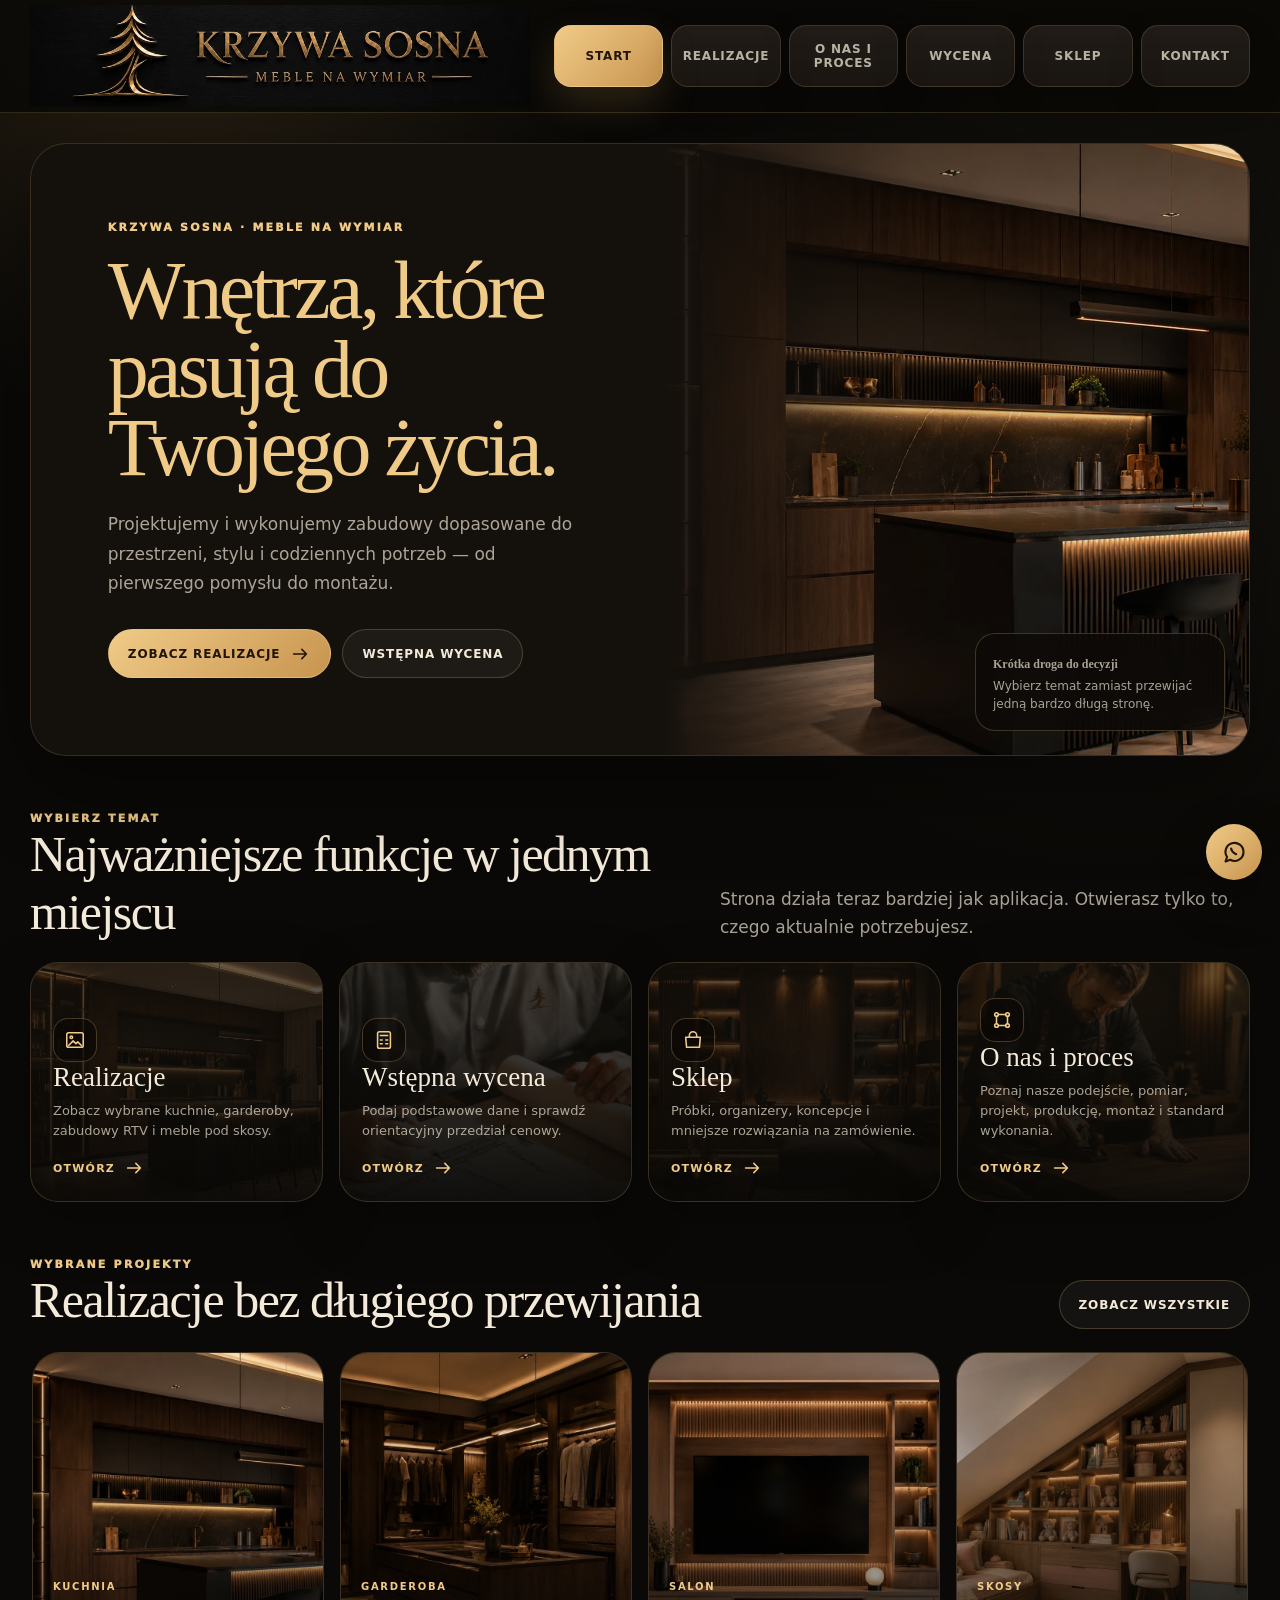
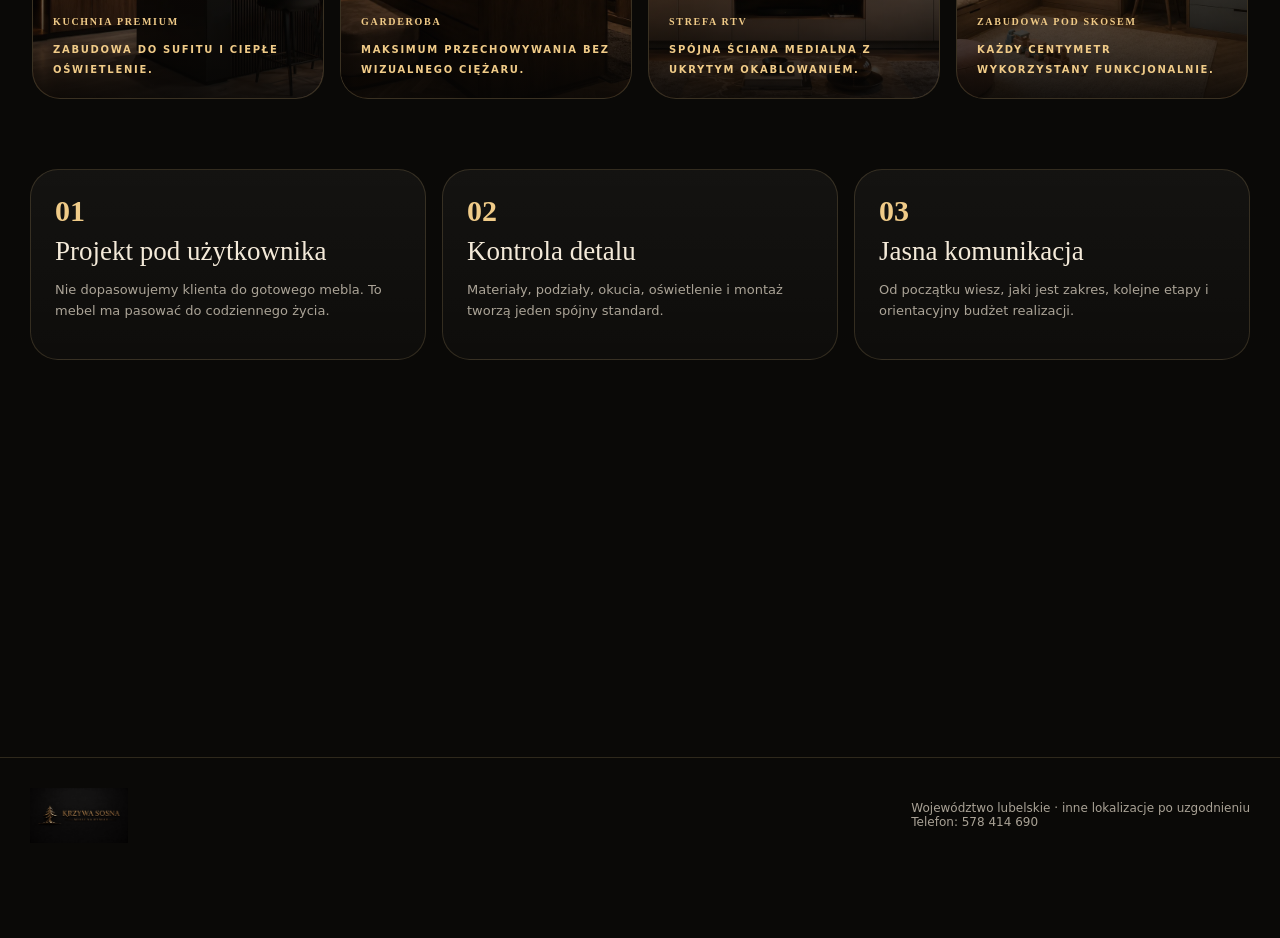
==== index.html @ ae95b7bc "Add files via upload" ====
﻿<!DOCTYPE html>

<html lang="pl">
<head>
<meta charset="utf-8"/>
<meta content="width=device-width, initial-scale=1" name="viewport"/>
<meta content="#0a0907" name="theme-color"/>
<title>Krzywa Sosna — meble na wymiar</title>
<meta content="Meble na wymiar, kuchnie, garderoby, zabudowy RTV i meble pod skosy w województwie lubelskim." name="description"/>
<link href="assets/css/site.css?v=20260712084744617" rel="stylesheet"/>
</head>
<body>
<header class="topbar">
<div class="shell topbar-row">
<a aria-label="Krzywa Sosna" class="logo-link" data-content-link-key="index.link.001" href="index.html">
<img alt="Krzywa Sosna — meble na wymiar" src="assets/branding/logo-poziome.webp"/>
</a>
<nav aria-label="Menu główne" class="desktop-nav"><a class="active" href="index.html">Start</a><a href="realizacje.html">Realizacje</a><a href="o-nas.html">O nas i proces</a><a href="wycena.html">Wycena</a><a href="krzywa_sosna_sklep.html">Sklep</a><a href="kontakt.html">Kontakt</a></nav>
</div>
</header>
<main class="page"><div class="shell">
<section class="hero reveal">
<div class="hero-copy">
<div class="eyebrow"><span data-content-key="index.text.001">Krzywa Sosna · meble na wymiar</span></div>
<h1><span data-content-key="index.text.002">Wnętrza, które pasują do</span><span><span data-content-key="index.text.003">Twojego życia.</span></span></h1>
<p><span data-content-key="index.text.004">Projektujemy i wykonujemy zabudowy dopasowane do przestrzeni, stylu i codziennych potrzeb — od pierwszego pomysłu do montażu.</span></p>
<div class="hero-actions">
<a class="btn primary" data-content-link-key="index.link.002" href="realizacje.html"><span data-content-key="index.text.005">Zobacz realizacje</span><svg aria-hidden="true" viewBox="0 0 24 24"><path d="M5 12h14m-5-5 5 5-5 5"></path></svg></a>
<a class="btn" data-content-link-key="index.link.003" href="wycena.html"><span data-content-key="index.text.006">Wstępna wycena</span></a>
</div>
</div>
<div class="hero-media"><img alt="Nowoczesna kuchnia na wymiar" data-content-image-key="index.image.001" src="assets/img/hero-kuchnia.webp"/></div>
<div class="hero-chip"><strong><span data-content-key="index.text.007">Krótka droga do decyzji</span></strong><span><span data-content-key="index.text.008">Wybierz temat zamiast przewijać jedną bardzo długą stronę.</span></span></div>
</section>
<section class="section">
<div class="section-head"><div><div class="eyebrow"><span data-content-key="index.text.009">Wybierz temat</span></div><h2><span data-content-key="index.text.010">Najważniejsze funkcje w jednym miejscu</span></h2></div><p><span data-content-key="index.text.011">Strona działa teraz bardziej jak aplikacja. Otwierasz tylko to, czego aktualnie potrzebujesz.</span></p></div>
<div class="action-grid">
<a class="action-card reveal" data-content-link-key="index.link.004" href="realizacje.html">
<img alt="" data-content-image-key="index.image.002" src="assets/img/realizacja-kuchnia.webp"/>
<div class="action-content">
<div class="action-icon"><svg aria-hidden="true" viewBox="0 0 24 24"><rect height="16" rx="2" width="18" x="3" y="4"></rect><circle cx="8" cy="9" r="1.4"></circle><path d="m5 18 5-5 3 3 2-2 4 4"></path></svg></div>
<h3><span data-content-key="index.text.012">Realizacje</span></h3><p><span data-content-key="index.text.013">Zobacz wybrane kuchnie, garderoby, zabudowy RTV i meble pod skosy.</span></p>
<span class="action-link"><span data-content-key="index.text.014">Otwórz</span><svg aria-hidden="true" viewBox="0 0 24 24"><path d="M5 12h14m-5-5 5 5-5 5"></path></svg></span>
</div>
</a>
<a class="action-card reveal" data-content-link-key="index.link.005" href="wycena.html">
<img alt="" data-content-image-key="index.image.003" src="assets/img/projektowanie.webp"/>
<div class="action-content">
<div class="action-icon"><svg aria-hidden="true" viewBox="0 0 24 24"><rect height="18" rx="2" width="14" x="5" y="3"></rect><path d="M8 7h8M8 12h2m4 0h2M8 16h2m4 0h2"></path></svg></div>
<h3><span data-content-key="index.text.015">Wstępna wycena</span></h3><p><span data-content-key="index.text.016">Podaj podstawowe dane i sprawdź orientacyjny przedział cenowy.</span></p>
<span class="action-link"><span data-content-key="index.text.017">Otwórz</span><svg aria-hidden="true" viewBox="0 0 24 24"><path d="M5 12h14m-5-5 5 5-5 5"></path></svg></span>
</div>
</a>
<a class="action-card reveal" data-content-link-key="index.link.006" href="krzywa_sosna_sklep.html">
<img alt="" data-content-image-key="index.image.004" src="assets/img/wnetrze.webp"/>
<div class="action-content">
<div class="action-icon"><svg aria-hidden="true" viewBox="0 0 24 24"><path d="M4 9h16l-1 11H5zM8 9V7a4 4 0 0 1 8 0v2"></path></svg></div>
<h3><span data-content-key="index.text.018">Sklep</span></h3><p><span data-content-key="index.text.019">Próbki, organizery, koncepcje i mniejsze rozwiązania na zamówienie.</span></p>
<span class="action-link"><span data-content-key="index.text.020">Otwórz</span><svg aria-hidden="true" viewBox="0 0 24 24"><path d="M5 12h14m-5-5 5 5-5 5"></path></svg></span>
</div>
</a>
<a class="action-card reveal" data-content-link-key="index.link.007" href="o-nas.html">
<img alt="" data-content-image-key="index.image.005" src="assets/img/warsztat.webp"/>
<div class="action-content">
<div class="action-icon"><svg aria-hidden="true" viewBox="0 0 24 24"><circle cx="6" cy="6" r="2"></circle><circle cx="18" cy="6" r="2"></circle><circle cx="18" cy="18" r="2"></circle><circle cx="6" cy="18" r="2"></circle><path d="M8 6h8m2 2v8M16 18H8M6 16V8"></path></svg></div>
<h3><span data-content-key="index.text.021">O nas i proces</span></h3><p><span data-content-key="index.text.022">Poznaj nasze podejście, pomiar, projekt, produkcję, montaż i standard wykonania.</span></p>
<span class="action-link"><span data-content-key="index.text.023">Otwórz</span><svg aria-hidden="true" viewBox="0 0 24 24"><path d="M5 12h14m-5-5 5 5-5 5"></path></svg></span>
</div>
</a></div>
</section>
<section class="section">
<div class="section-head"><div><div class="eyebrow"><span data-content-key="index.text.024">Wybrane projekty</span></div><h2><span data-content-key="index.text.025">Realizacje bez długiego przewijania</span></h2></div><a class="btn" data-content-link-key="index.link.008" href="realizacje.html"><span data-content-key="index.text.026">Zobacz wszystkie</span></a></div>
<div class="rail">
<a class="project-card reveal" data-content-link-key="index.link.009" href="realizacje.html">
<img alt="Kuchnia premium" data-content-image-key="index.image.006" src="assets/img/realizacja-kuchnia.webp"/>
<div class="project-caption"><span><span data-content-key="index.text.027">Kuchnia</span></span><h3><span data-content-key="index.text.028">Kuchnia premium</span></h3><p><span data-content-key="index.text.029">Zabudowa do sufitu i ciepłe oświetlenie.</span></p></div>
</a>
<a class="project-card reveal" data-content-link-key="index.link.010" href="realizacje.html">
<img alt="Garderoba" data-content-image-key="index.image.007" src="assets/img/realizacja-garderoba.webp"/>
<div class="project-caption"><span><span data-content-key="index.text.030">Garderoba</span></span><h3><span data-content-key="index.text.031">Garderoba</span></h3><p><span data-content-key="index.text.032">Maksimum przechowywania bez wizualnego ciężaru.</span></p></div>
</a>
<a class="project-card reveal" data-content-link-key="index.link.011" href="realizacje.html">
<img alt="Strefa RTV" data-content-image-key="index.image.008" src="assets/img/realizacja-rtv.webp"/>
<div class="project-caption"><span><span data-content-key="index.text.033">Salon</span></span><h3><span data-content-key="index.text.034">Strefa RTV</span></h3><p><span data-content-key="index.text.035">Spójna ściana medialna z ukrytym okablowaniem.</span></p></div>
</a>
<a class="project-card reveal" data-content-link-key="index.link.012" href="realizacje.html">
<img alt="Zabudowa pod skosem" data-content-image-key="index.image.009" src="assets/img/realizacja-skos.webp"/>
<div class="project-caption"><span><span data-content-key="index.text.036">Skosy</span></span><h3><span data-content-key="index.text.037">Zabudowa pod skosem</span></h3><p><span data-content-key="index.text.038">Każdy centymetr wykorzystany funkcjonalnie.</span></p></div>
</a></div>
</section>
<section class="section">
<div class="trust-grid">
<article class="trust-card reveal"><strong><span data-content-key="index.text.039">01</span></strong><h3><span data-content-key="index.text.040">Projekt pod użytkownika</span></h3><p><span data-content-key="index.text.041">Nie dopasowujemy klienta do gotowego mebla. To mebel ma pasować do codziennego życia.</span></p></article>
<article class="trust-card reveal"><strong><span data-content-key="index.text.042">02</span></strong><h3><span data-content-key="index.text.043">Kontrola detalu</span></h3><p><span data-content-key="index.text.044">Materiały, podziały, okucia, oświetlenie i montaż tworzą jeden spójny standard.</span></p></article>
<article class="trust-card reveal"><strong><span data-content-key="index.text.045">03</span></strong><h3><span data-content-key="index.text.046">Jasna komunikacja</span></h3><p><span data-content-key="index.text.047">Od początku wiesz, jaki jest zakres, kolejne etapy i orientacyjny budżet realizacji.</span></p></article>
</div>
</section>
<section class="section cta-band reveal">
<div><div class="eyebrow"><span data-content-key="index.text.048">Masz zdjęcie pomieszczenia?</span></div><h2><span data-content-key="index.text.049">Pokaż nam przestrzeń.</span></h2><p><span data-content-key="index.text.050">Wyślij zdjęcie, podstawowe wymiary i krótki opis. Odpowiemy, od czego najlepiej zacząć.</span></p></div>
<a class="btn primary" data-content-link-key="index.link.013" href="kontakt.html#wyslij-zdjecie"><span data-content-key="index.text.051">Zrób lub wyślij zdjęcie</span></a>
</section>
</div></main>
<a aria-label="WhatsApp" class="whatsapp-float" data-content-link-key="index.link.014" data-setting-link="whatsapp" href="https://wa.me/48578414690?text=Dzie%C5%84%20dobry%2C%20pisz%C4%99%20ze%20strony%20Krzywa%20Sosna." target="_blank"><svg aria-hidden="true" viewBox="0 0 24 24"><path d="M20 11.5a8 8 0 0 1-11.8 7L4 20l1.4-4A8 8 0 1 1 20 11.5z"></path><path d="M9 8.5c.5 2.5 2 4 4.5 5"></path></svg></a>
<footer class="site-footer">
<div class="shell footer-row">
<img alt="Krzywa Sosna" src="assets/branding/logo-poziome.webp"/>
<div data-setting-area-block="true">Województwo lubelskie · inne lokalizacje po uzgodnieniu<br/>Telefon: 578 414 690</div>
</div>
</footer>
<script src="site-settings.js?v=20260712084744617"></script><script src="site-content.js?v=20260712084744617"></script><script src="assets/js/content-engine.js?v=20260712084744617"></script><script src="assets/js/site.js?v=20260712084744617"></script>
<nav aria-label="Menu mobilne" class="bottom-nav"><a class="active" href="index.html"><svg aria-hidden="true" viewBox="0 0 24 24"><path d="M3 11.2 12 4l9 7.2v8.3a.5.5 0 0 1-.5.5H15v-6H9v6H3.5a.5.5 0 0 1-.5-.5z"></path></svg><span>Start</span></a><a class="" href="realizacje.html"><svg aria-hidden="true" viewBox="0 0 24 24"><rect height="16" rx="2" width="18" x="3" y="4"></rect><circle cx="8" cy="9" r="1.4"></circle><path d="m5 18 5-5 3 3 2-2 4 4"></path></svg><span>Realizacje</span></a><a class="" href="wycena.html"><svg aria-hidden="true" viewBox="0 0 24 24"><rect height="18" rx="2" width="14" x="5" y="3"></rect><path d="M8 7h8M8 12h2m4 0h2M8 16h2m4 0h2"></path></svg><span>Wycena</span></a><a class="" href="krzywa_sosna_sklep.html"><svg aria-hidden="true" viewBox="0 0 24 24"><path d="M4 9h16l-1 11H5zM8 9V7a4 4 0 0 1 8 0v2"></path></svg><span>Sklep</span></a><a class="" href="kontakt.html"><svg aria-hidden="true" viewBox="0 0 24 24"><path d="M7 3h3l1.2 4-2 1.5a15 15 0 0 0 6.3 6.3l1.5-2L21 14v3c0 2-2 4-4 4C9.3 20.2 3.8 14.7 3 7c0-2 2-4 4-4z"></path></svg><span>Kontakt</span></a></nav>
<div class="popup" id="shopPopup">
<div class="popup-bg" data-popup-close=""></div>
<div class="popup-card">
<button aria-label="Zamknij" class="popup-close" data-popup-close="" type="button">×</button>
<a class="popup-shop-link" data-content-link-key="index.link.015" href="krzywa_sosna_sklep.html"><img alt="Nowość — sklep Krzywej Sosny" data-content-image-key="index.image.010" src="assets/branding/popup-sklep.webp"/></a>
<div class="popup-foot"><button data-popup-close="" type="button"><span data-content-key="index.text.052">Może później</span></button></div>
</div>
</div>
</body>
</html>
---- assets/css/site.css ----
:root {
  --bg: #0a0907;
  --bg-soft: #11100d;
  --panel: rgba(26,22,17,.88);
  --panel-2: rgba(37,30,22,.82);
  --panel-light: rgba(255,255,255,.055);
  --text: #f4ead9;
  --muted: rgba(244,234,217,.68);
  --gold: #c7944e;
  --gold-2: #f0cb88;
  --line: rgba(240,203,136,.16);
  --shadow: 0 28px 86px rgba(0,0,0,.42);
  --radius: 28px;
  --header: 82px;
  --bottom: 72px;
}
* { box-sizing: border-box; }
html { scroll-behavior: smooth; }
body {
  margin: 0;
  min-height: 100vh;
  background:
    radial-gradient(circle at 14% 0%, rgba(199,148,78,.16), transparent 27rem),
    radial-gradient(circle at 88% 15%, rgba(240,203,136,.055), transparent 32rem),
    var(--bg);
  color: var(--text);
  font-family: Inter, ui-sans-serif, system-ui, -apple-system, BlinkMacSystemFont, "Segoe UI", sans-serif;
  -webkit-font-smoothing: antialiased;
}
body.modal-open { overflow: hidden; }
a { color: inherit; text-decoration: none; }
button, input, select, textarea { font: inherit; }
button { color: inherit; }
img { display: block; max-width: 100%; }
svg { width: 22px; height: 22px; fill: none; stroke: currentColor; stroke-width: 1.7; stroke-linecap: round; stroke-linejoin: round; }
.shell { width: min(1220px, calc(100% - 34px)); margin: 0 auto; }
.topbar {
  position: sticky; top: 0; z-index: 80;
  min-height: var(--header);
  background: rgba(10,9,7,.82);
  border-bottom: 1px solid var(--line);
  backdrop-filter: blur(18px);
}
.topbar-row { min-height: var(--header); display: flex; align-items: center; gap: 24px; }
.logo-link { display: flex; align-items: center; margin-right: auto; }
.logo-link img { width: clamp(285px, 28vw, 430px); max-height: 78px; object-fit: contain; object-position: left center; }
.desktop-nav { display: flex; align-items: center; gap: 4px; }
.desktop-nav a {
  padding: 11px 11px; border-radius: 999px; color: var(--muted);
  font-size: 12px; font-weight: 800; letter-spacing: .07em; text-transform: uppercase;
}
.desktop-nav a:hover, .desktop-nav a.active { color: var(--text); background: rgba(255,255,255,.055); }
.header-cta {
  display: inline-flex; align-items: center; gap: 9px; min-height: 45px; padding: 0 17px;
  border-radius: 999px; color: #201408; background: linear-gradient(135deg,var(--gold-2),var(--gold));
  font-size: 12px; font-weight: 950; letter-spacing: .07em; text-transform: uppercase;
  box-shadow: 0 15px 38px rgba(199,148,78,.22);
}
.page { padding: 30px 0 110px; }
.hero {
  position: relative; min-height: 560px; display: grid; grid-template-columns: 1.04fr .96fr;
  overflow: hidden; border: 1px solid var(--line); border-radius: 36px; background: #14100c; box-shadow: var(--shadow);
}
.hero-copy { position: relative; z-index: 2; display: grid; align-content: center; padding: clamp(34px,6vw,78px); }
.eyebrow { color: var(--gold-2); font-size: 11px; font-weight: 950; letter-spacing: .2em; text-transform: uppercase; }
h1,h2,h3 { margin: 0; font-family: Georgia, "Times New Roman", serif; font-weight: 500; }
h1 { margin-top: 18px; font-size: clamp(46px,7vw,82px); line-height: .96; letter-spacing: -.045em; }
h1 span, .gold { color: var(--gold-2); }
.hero-copy p, .lead { color: var(--muted); font-size: 17px; line-height: 1.75; }
.hero-copy p { max-width: 610px; margin: 22px 0 0; }
.hero-actions { display: flex; flex-wrap: wrap; gap: 11px; margin-top: 30px; }
.btn {
  min-height: 49px; padding: 0 19px; display: inline-flex; align-items: center; justify-content: center; gap: 9px;
  border: 1px solid rgba(240,203,136,.22); border-radius: 999px;
  background: rgba(255,255,255,.045); color: var(--text);
  font-size: 12px; font-weight: 900; letter-spacing: .075em; text-transform: uppercase; cursor: pointer;
  transition: .24s ease;
}
.btn:hover { transform: translateY(-2px); border-color: rgba(240,203,136,.5); background: rgba(255,255,255,.075); }
.btn.primary { color: #211408; background: linear-gradient(135deg,var(--gold-2),var(--gold)); border-color: rgba(240,203,136,.5); }
.hero-media { position: relative; min-height: 560px; }
.hero-media img { width: 100%; height: 100%; object-fit: cover; }
.hero-media::after { content: ""; position: absolute; inset: 0; background: linear-gradient(90deg,#14100c 0%,rgba(20,16,12,.22) 42%,rgba(10,8,6,.06)); }
.hero-chip {
  position: absolute; z-index: 3; right: 24px; bottom: 24px; max-width: 250px; padding: 17px;
  border: 1px solid rgba(240,203,136,.22); border-radius: 20px; background: rgba(13,10,7,.76); backdrop-filter: blur(14px);
}
.hero-chip strong { display: block; font-family: Georgia,serif; font-size: 22px; }
.hero-chip span { display: block; color: var(--muted); font-size: 12px; line-height: 1.5; margin-top: 4px; }

.section { margin-top: 56px; }
.section-head { display: flex; justify-content: space-between; align-items: end; gap: 24px; margin-bottom: 21px; }
.section-head h2 { font-size: clamp(31px,4vw,50px); letter-spacing: -.03em; }
.section-head p { max-width: 530px; margin: 0; color: var(--muted); line-height: 1.65; }
.action-grid { display: grid; grid-template-columns: repeat(4,minmax(0,1fr)); gap: 16px; }
.action-card {
  position: relative; min-height: 240px; overflow: hidden; padding: 22px;
  border: 1px solid var(--line); border-radius: var(--radius); background: var(--panel); box-shadow: 0 20px 58px rgba(0,0,0,.25);
}
.action-card img { position: absolute; inset: 0; width: 100%; height: 100%; object-fit: cover; opacity: .34; transition: transform .4s ease,opacity .4s ease; }
.action-card::after { content:""; position:absolute; inset:0; background:linear-gradient(180deg,rgba(8,7,5,.05),rgba(8,7,5,.88)); }
.action-card:hover img { transform: scale(1.045); opacity: .46; }
.action-content { position: relative; z-index: 2; height: 100%; display: grid; align-content: end; }
.action-icon {
  width: 44px; height: 44px; display: grid; place-items: center; margin-bottom: auto;
  border: 1px solid rgba(240,203,136,.25); border-radius: 15px; background: rgba(9,7,5,.56); color: var(--gold-2);
}
.action-content h3 { font-size: 27px; }
.action-content p { margin: 8px 0 0; color: var(--muted); font-size: 13px; line-height: 1.55; }
.action-link { display: inline-flex; align-items: center; gap: 8px; margin-top: 16px; color: var(--gold-2); font-size: 11px; font-weight: 900; letter-spacing: .11em; text-transform: uppercase; }

.rail {
  display: grid; grid-auto-flow: column; grid-auto-columns: minmax(280px, 32%);
  gap: 16px; overflow-x: auto; padding: 2px 2px 14px; scroll-snap-type: x mandatory; scrollbar-width: thin;
}
.rail > * { scroll-snap-align: start; }
.project-card {
  position: relative; min-height: 345px; overflow: hidden; border: 1px solid var(--line); border-radius: 27px; background: var(--panel); cursor: pointer;
}
.project-card img { width: 100%; height: 100%; min-height: 345px; object-fit: cover; transition: transform .4s ease; }
.project-card:hover img { transform: scale(1.04); }
.project-card::after { content:""; position:absolute; inset:0; background:linear-gradient(180deg,rgba(6,5,4,.04),rgba(6,5,4,.18) 46%,rgba(6,5,4,.9)); }
.project-caption { position:absolute; z-index:2; left:20px; right:20px; bottom:20px; }
.project-caption span { color: var(--gold-2); font-size: 10px; letter-spacing: .17em; text-transform: uppercase; font-weight: 900; }
.project-caption h3 { margin-top: 7px; font-size: 27px; }
.project-caption p { margin: 7px 0 0; color: rgba(244,234,217,.75); font-size: 12px; line-height: 1.5; }

.trust-grid { display: grid; grid-template-columns: repeat(3,1fr); gap: 16px; }
.trust-card { padding: 24px; border: 1px solid var(--line); border-radius: 25px; background: linear-gradient(180deg,rgba(255,255,255,.045),rgba(255,255,255,.018)); }
.trust-card strong { display:block; color:var(--gold-2); font-family:Georgia,serif; font-size:30px; }
.trust-card h3 { margin-top:8px; font-size:22px; }
.trust-card p { color:var(--muted); line-height:1.6; font-size:13px; }

.cta-band {
  display:grid; grid-template-columns:1fr auto; align-items:center; gap:24px; padding:32px;
  border:1px solid var(--line); border-radius:30px; background:
    radial-gradient(circle at 8% 12%,rgba(199,148,78,.2),transparent 30%),
    linear-gradient(135deg,rgba(37,30,22,.95),rgba(16,13,10,.95)); box-shadow:var(--shadow);
}
.cta-band h2 { font-size:clamp(30px,4vw,48px); }
.cta-band p { margin:10px 0 0; color:var(--muted); }

.page-hero {
  display:grid; grid-template-columns:1fr .72fr; min-height:330px; overflow:hidden;
  border:1px solid var(--line); border-radius:34px; background:var(--panel); box-shadow:var(--shadow);
}
.page-hero-copy { padding:clamp(30px,5vw,60px); display:grid; align-content:center; }
.page-hero h1 { font-size:clamp(42px,6vw,66px); }
.page-hero p { color:var(--muted); line-height:1.7; max-width:620px; }
.page-hero img { width:100%; height:100%; object-fit:cover; min-height:330px; }

.chips { display:flex; gap:9px; overflow-x:auto; padding-bottom:8px; }
.chip {
  flex:0 0 auto; min-height:40px; padding:0 14px; border-radius:999px; border:1px solid var(--line);
  background:rgba(255,255,255,.035); color:var(--muted); font-size:11px; font-weight:900; letter-spacing:.08em; text-transform:uppercase; cursor:pointer;
}
.chip.active { color:#211408; background:linear-gradient(135deg,var(--gold-2),var(--gold)); }

.dashboard-grid { display:grid; grid-template-columns:repeat(2,minmax(0,1fr)); gap:18px; }
.panel { border:1px solid var(--line); border-radius:28px; background:var(--panel); box-shadow:0 20px 60px rgba(0,0,0,.22); overflow:hidden; }
.panel-pad { padding:26px; }
.panel h2 { font-size:34px; }
.panel h3 { font-size:25px; }
.panel p { color:var(--muted); line-height:1.65; }
.panel-image { min-height:310px; }
.panel-image img { width:100%; height:100%; min-height:310px; object-fit:cover; }

.tabs { display:flex; gap:8px; overflow-x:auto; padding:0 0 12px; }
.tab-btn {
  flex:0 0 auto; min-height:42px; padding:0 15px; border-radius:999px; border:1px solid var(--line);
  background:rgba(255,255,255,.035); color:var(--muted); font-size:11px; font-weight:900; letter-spacing:.08em; text-transform:uppercase; cursor:pointer;
}
.tab-btn.active { background:linear-gradient(135deg,var(--gold-2),var(--gold)); color:#211408; }
.tab-pane { display:none; }
.tab-pane.active { display:grid; grid-template-columns:.9fr 1.1fr; gap:0; }
.tab-pane img { width:100%; height:100%; min-height:360px; object-fit:cover; }
.tab-copy { padding:32px; display:grid; align-content:center; }
.tab-copy h2 { font-size:40px; }
.step-no { color:var(--gold-2); font-size:11px; letter-spacing:.2em; text-transform:uppercase; font-weight:900; }

.accordion { display:grid; gap:10px; }
.accordion-item { border:1px solid var(--line); border-radius:20px; overflow:hidden; background:rgba(255,255,255,.025); }
.accordion-button {
  width:100%; min-height:60px; padding:0 20px; display:flex; justify-content:space-between; align-items:center; gap:14px;
  border:0; background:transparent; color:var(--text); text-align:left; cursor:pointer; font-weight:800;
}
.accordion-button span:last-child { color:var(--gold-2); font-size:24px; }
.accordion-content { display:none; padding:0 20px 20px; color:var(--muted); line-height:1.65; }
.accordion-item.open .accordion-content { display:block; }
.accordion-item.open .accordion-button span:last-child { transform:rotate(45deg); }

.form-grid { display:grid; grid-template-columns:repeat(2,minmax(0,1fr)); gap:14px; }
.field { display:grid; gap:7px; }
.field.full { grid-column:1/-1; }
.field label { color:var(--muted); font-size:11px; font-weight:850; letter-spacing:.08em; text-transform:uppercase; }
.field input,.field select,.field textarea {
  width:100%; border:1px solid var(--line); border-radius:16px; background:rgba(7,6,5,.6); color:var(--text);
  padding:13px 14px; outline:none;
}
.field textarea { min-height:110px; resize:vertical; }
.field input:focus,.field select:focus,.field textarea:focus { border-color:rgba(240,203,136,.52); }
.check-grid { display:grid; grid-template-columns:repeat(2,minmax(0,1fr)); gap:9px; }
.check {
  min-height:48px; display:flex; align-items:center; gap:10px; padding:0 13px;
  border:1px solid var(--line); border-radius:15px; background:rgba(255,255,255,.025); color:var(--muted); font-size:13px;
}
.result-card {
  position:sticky; top:104px; padding:28px; border:1px solid rgba(240,203,136,.26); border-radius:28px;
  background:radial-gradient(circle at 20% 0%,rgba(199,148,78,.2),transparent 34%),var(--panel); box-shadow:var(--shadow);
}
.result-price { margin-top:11px; color:var(--gold-2); font-family:Georgia,serif; font-size:clamp(38px,5vw,58px); line-height:1; }
.result-card ul { padding-left:18px; color:var(--muted); line-height:1.7; }

.contact-cards { display:grid; grid-template-columns:repeat(3,1fr); gap:15px; }
.contact-card { padding:25px; border:1px solid var(--line); border-radius:25px; background:var(--panel); }
.contact-card .action-icon { margin-bottom:18px; }
.contact-card h3 { font-size:25px; }
.contact-card p { color:var(--muted); line-height:1.55; font-size:13px; }

.shop-head { display:flex; justify-content:space-between; align-items:end; gap:18px; }
.product-grid { display:grid; grid-template-columns:repeat(3,minmax(0,1fr)); gap:18px; }
.product-card { border:1px solid var(--line); border-radius:27px; overflow:hidden; background:var(--panel); }
.product-image { position:relative; height:235px; cursor:zoom-in; overflow:hidden; }
.product-image img { width:100%; height:100%; object-fit:cover; transition:transform .35s ease; }
.product-image:hover img { transform:scale(1.04); }
.badge { position:absolute; left:14px; top:14px; padding:7px 10px; border:1px solid rgba(240,203,136,.24); border-radius:999px; background:rgba(10,8,6,.7); color:var(--gold-2); font-size:9px; font-weight:900; letter-spacing:.13em; text-transform:uppercase; }
.product-body { padding:21px; }
.product-body h3 { font-size:26px; }
.product-body p { min-height:66px; color:var(--muted); font-size:13px; line-height:1.6; }
.product-meta { display:flex; justify-content:space-between; align-items:center; gap:12px; padding-top:16px; border-top:1px solid var(--line); }
.product-price { color:var(--gold-2); font-family:Georgia,serif; font-size:24px; }

.modal {
  position:fixed; inset:0; z-index:150; display:none; align-items:center; justify-content:center; padding:18px;
}
.modal.open { display:flex; }
.modal-bg { position:absolute; inset:0; background:rgba(4,3,2,.84); backdrop-filter:blur(14px); }
.modal-card {
  position:relative; z-index:2; width:min(1000px,96vw); max-height:92vh; overflow:auto;
  display:grid; grid-template-columns:1.1fr .9fr; border:1px solid rgba(240,203,136,.27); border-radius:30px; background:#17120d; box-shadow:0 42px 130px rgba(0,0,0,.7);
}
.modal-card img { width:100%; height:100%; min-height:520px; object-fit:cover; }
.modal-copy { padding:32px; display:grid; align-content:center; }
.modal-copy h2 { font-size:43px; }
.modal-copy p { color:var(--muted); line-height:1.7; }
.modal-close {
  position:absolute; z-index:4; top:13px; right:13px; width:44px; height:44px; display:grid; place-items:center;
  border:1px solid rgba(240,203,136,.25); border-radius:50%; background:rgba(10,8,6,.75); color:var(--text); font-size:27px; cursor:pointer;
}

.popup {
  position:fixed; inset:0; z-index:170; display:none; align-items:center; justify-content:center; padding:12px;
}
.popup.show { display:flex; }
.popup-bg { position:absolute; inset:0; background:rgba(3,2,2,.82); backdrop-filter:blur(14px); }
.popup-card { position:relative; z-index:2; width:min(610px,95vw); max-height:93vh; overflow:auto; border:1px solid rgba(240,203,136,.32); border-radius:29px; background:#0b0806; box-shadow:0 45px 130px rgba(0,0,0,.72); }
.popup-card img { width:100%; }
.popup-close { position:absolute; top:12px; right:12px; z-index:4; width:43px; height:43px; border-radius:50%; border:1px solid rgba(240,203,136,.28); background:rgba(8,6,4,.72); color:var(--text); font-size:27px; cursor:pointer; }
.popup-foot { padding:10px; display:flex; justify-content:center; border-top:1px solid var(--line); }
.popup-foot button { min-height:40px; border:0; background:transparent; color:var(--muted); cursor:pointer; }

.whatsapp-float {
  position:fixed; z-index:70; right:18px; bottom:20px; width:56px; height:56px; display:grid; place-items:center;
  border-radius:50%; background:linear-gradient(135deg,#f0cb88,#c7944e); color:#211408; box-shadow:0 20px 48px rgba(0,0,0,.36);
}
.whatsapp-float svg { width:27px; height:27px; stroke-width:1.9; }

.bottom-nav { display:none; }
.site-footer { margin-top:64px; padding:30px 0 95px; border-top:1px solid var(--line); color:var(--muted); font-size:12px; }
.footer-row { display:flex; justify-content:space-between; gap:22px; align-items:center; }
.footer-row img { width:230px; max-height:55px; object-fit:contain; object-position:left; opacity:.9; }
.reveal { opacity:0; transform:translateY(14px); transition:.55s ease; }
.reveal.visible { opacity:1; transform:none; }

@media (max-width: 1050px) {
  .desktop-nav { display:none; }
  .action-grid { grid-template-columns:repeat(2,1fr); }
  .product-grid { grid-template-columns:repeat(2,1fr); }
  .hero { grid-template-columns:1fr; }
  .hero-copy { min-height:480px; }
  .hero-media { position:absolute; inset:0; min-height:100%; }
  .hero-media::after { background:linear-gradient(90deg,rgba(12,10,8,.97),rgba(12,10,8,.62) 68%,rgba(12,10,8,.28)); }
  .page-hero { grid-template-columns:1fr; }
  .page-hero img { display:none; }
  .contact-cards { grid-template-columns:1fr; }
}
@media (max-width: 760px) {
  :root { --header:70px; }
  .shell { width:min(100% - 22px,1220px); }
  .topbar-row { gap:10px; }
  .logo-link img { width:235px; max-height:60px; }
  .header-cta { display:none; }
  .page { padding:16px 0 94px; }
  .hero { min-height:590px; border-radius:26px; }
  .hero-copy { min-height:590px; padding:29px 22px; align-content:end; }
  h1 { font-size:47px; }
  .hero-copy p { font-size:15px; }
  .hero-chip { top:18px; right:18px; bottom:auto; max-width:220px; }
  .section { margin-top:42px; }
  .section-head { align-items:start; flex-direction:column; }
  .action-grid { grid-template-columns:repeat(2,minmax(0,1fr)); gap:10px; }
  .action-card { min-height:205px; padding:16px; border-radius:22px; }
  .action-content h3 { font-size:22px; }
  .action-content p { display:none; }
  .rail { grid-auto-columns:82%; }
  .trust-grid { grid-template-columns:1fr; }
  .cta-band { grid-template-columns:1fr; padding:24px; }
  .page-hero { min-height:260px; border-radius:25px; }
  .page-hero-copy { padding:27px 22px; }
  .page-hero h1 { font-size:43px; }
  .dashboard-grid { grid-template-columns:1fr; }
  .tab-pane.active { grid-template-columns:1fr; }
  .tab-pane img { min-height:260px; max-height:320px; }
  .form-grid,.check-grid { grid-template-columns:1fr; }
  .field.full { grid-column:auto; }
  .result-card { position:static; }
  .product-grid { grid-template-columns:1fr; }
  .modal-card { grid-template-columns:1fr; }
  .modal-card img { min-height:280px; max-height:47vh; }
  .modal-copy { padding:24px; }
  .modal-copy h2 { font-size:34px; }
  .whatsapp-float { bottom:84px; }
  .bottom-nav {
    position:fixed; z-index:75; left:8px; right:8px; bottom:8px; height:64px;
    display:grid; grid-template-columns:repeat(5,1fr); border:1px solid rgba(240,203,136,.16);
    border-radius:22px; background:rgba(13,11,8,.92); backdrop-filter:blur(18px); box-shadow:0 18px 50px rgba(0,0,0,.45);
  }
  .bottom-nav a { display:grid; place-items:center; align-content:center; gap:3px; color:rgba(244,234,217,.55); font-size:9px; font-weight:850; text-transform:uppercase; }
  .bottom-nav a.active { color:var(--gold-2); }
  .bottom-nav svg { width:21px; height:21px; }
  .site-footer { padding-bottom:92px; }
  .footer-row { align-items:flex-start; flex-direction:column; }
}


/* ===== WYSYŁANIE ZDJĘĆ Z TELEFONU v2.1 ===== */
.photo-send-panel {
  position: relative;
  overflow: hidden;
  padding: 28px;
  border: 1px solid rgba(240,203,136,.22);
  border-radius: 28px;
  background:
    radial-gradient(circle at 12% 0%, rgba(199,148,78,.18), transparent 34%),
    linear-gradient(180deg, rgba(255,255,255,.045), rgba(255,255,255,.018));
  box-shadow: 0 24px 70px rgba(0,0,0,.28);
}
.photo-send-panel h2 {
  margin-top: 10px;
  font-size: clamp(31px,4vw,46px);
}
.photo-send-panel p {
  color: var(--muted);
  line-height: 1.65;
}
.photo-picker {
  display: grid;
  gap: 13px;
  margin-top: 22px;
}
.photo-input {
  position: absolute;
  width: 1px;
  height: 1px;
  opacity: 0;
  pointer-events: none;
}
.photo-picker-label {
  min-height: 58px;
  display: flex;
  align-items: center;
  justify-content: center;
  gap: 11px;
  padding: 0 20px;
  border-radius: 18px;
  border: 1px dashed rgba(240,203,136,.42);
  background: rgba(10,8,6,.44);
  color: var(--gold-2);
  font-size: 12px;
  font-weight: 950;
  letter-spacing: .08em;
  text-transform: uppercase;
  cursor: pointer;
}
.photo-picker-label:hover {
  background: rgba(255,255,255,.06);
}
.photo-picker-label svg {
  width: 25px;
  height: 25px;
}
.photo-preview {
  display: none;
  grid-template-columns: 118px 1fr;
  gap: 15px;
  align-items: center;
  padding: 13px;
  border-radius: 19px;
  border: 1px solid var(--line);
  background: rgba(8,6,5,.48);
}
.photo-preview.visible {
  display: grid;
}
.photo-preview img {
  width: 118px;
  height: 90px;
  object-fit: cover;
  border-radius: 14px;
  background: #080604;
}
.photo-preview strong {
  display: block;
  font-size: 14px;
}
.photo-preview span {
  display: block;
  margin-top: 5px;
  color: var(--muted);
  font-size: 12px;
  line-height: 1.5;
}
.photo-share-actions {
  display: flex;
  flex-wrap: wrap;
  gap: 10px;
}
.photo-share-actions .btn[disabled] {
  opacity: .42;
  cursor: not-allowed;
  transform: none;
}
.photo-share-status {
  min-height: 21px;
  color: var(--muted);
  font-size: 12px;
  line-height: 1.55;
}
.camera-note {
  display: flex;
  align-items: flex-start;
  gap: 10px;
  padding: 13px;
  border-radius: 17px;
  background: rgba(199,148,78,.08);
  border: 1px solid rgba(240,203,136,.12);
  color: var(--muted);
  font-size: 12px;
  line-height: 1.55;
}
.camera-note strong {
  color: var(--text);
}
@media (max-width:760px) {
  .photo-send-panel {
    padding: 22px;
  }
  .photo-preview {
    grid-template-columns: 92px 1fr;
  }
  .photo-preview img {
    width: 92px;
    height: 76px;
  }
  .photo-share-actions {
    display: grid;
  }
  .photo-share-actions .btn {
    width: 100%;
  }
}


/* ===== KRZYWA SOSNA 2.2 — DUŻE LOGO I KAFELKI MENU ===== */
:root { --header: 112px; }
.topbar { min-height: var(--header); }
.topbar-row {
  min-height: var(--header);
  display: grid;
  grid-template-columns: minmax(390px, 500px) 1fr;
  gap: 24px;
}
.logo-link {
  min-width: 0;
  height: 100%;
  display: flex;
  align-items: center;
}
.logo-link img {
  width: clamp(390px, 34vw, 500px) !important;
  max-height: 102px !important;
  object-fit: contain;
  object-position: left center;
  filter: drop-shadow(0 14px 32px rgba(0,0,0,.35));
}
.desktop-nav {
  width: 100%;
  display: grid !important;
  grid-template-columns: repeat(6, minmax(82px, 1fr));
  gap: 8px !important;
  align-items: stretch;
}
.desktop-nav a {
  min-height: 62px;
  padding: 8px 10px !important;
  display: grid;
  place-items: center;
  text-align: center;
  border: 1px solid rgba(240,203,136,.16);
  border-radius: 17px !important;
  background:
    linear-gradient(180deg, rgba(255,255,255,.052), rgba(255,255,255,.018)),
    rgba(28,22,16,.68);
  color: rgba(244,234,217,.73) !important;
  box-shadow: 0 14px 34px rgba(0,0,0,.18);
  line-height: 1.18;
}
.desktop-nav a:hover {
  transform: translateY(-2px);
  border-color: rgba(240,203,136,.42);
  color: var(--text) !important;
  background: rgba(199,148,78,.11) !important;
}
.desktop-nav a.active {
  color: #211408 !important;
  border-color: rgba(240,203,136,.55);
  background: linear-gradient(135deg,var(--gold-2),var(--gold)) !important;
  box-shadow: 0 17px 38px rgba(199,148,78,.19);
}
.header-cta { display: none !important; }
@media (max-width: 1240px) {
  .desktop-nav { display: none !important; }
  .topbar-row { grid-template-columns: 1fr; }
}
@media (max-width: 760px) {
  :root { --header: 86px; }
  .topbar-row { min-height: 86px; }
  .logo-link img {
    width: min(285px, 82vw) !important;
    max-height: 76px !important;
  }
}


/* ===== WYBÓR ŹRÓDŁA ZDJĘCIA v2.3 ===== */
.photo-source-buttons {
  display: grid;
  grid-template-columns: repeat(2, minmax(0, 1fr));
  gap: 12px;
}
.photo-source-buttons .photo-picker-label {
  min-height: 64px;
  padding: 10px 16px;
  text-align: center;
}
@media (max-width: 760px) {
  .photo-source-buttons {
    grid-template-columns: 1fr;
  }
}


/* ===== POPRAWIONY UKŁAD DODATKÓW W WYCENIE v2.4 ===== */
.check-grid {
  display: grid;
  grid-template-columns: repeat(2, minmax(0, 1fr));
  align-items: stretch;
  gap: 10px;
}

.field .check {
  width: 100%;
  min-width: 0;
  min-height: 56px;
  display: grid;
  grid-template-columns: 22px minmax(0, 1fr);
  align-items: center;
  gap: 12px;
  padding: 11px 14px;
  margin: 0;
  border: 1px solid var(--line);
  border-radius: 16px;
  background: rgba(255,255,255,.025);
  color: var(--text);
  font-size: 13px;
  font-weight: 700;
  line-height: 1.35;
  letter-spacing: 0;
  text-transform: none;
  cursor: pointer;
  transition: border-color .2s ease, background .2s ease, transform .2s ease;
}

.field .check:hover {
  border-color: rgba(240,203,136,.38);
  background: rgba(255,255,255,.045);
}

.field .check > span {
  min-width: 0;
  display: block;
  overflow-wrap: anywhere;
}

.field .check input[type="checkbox"] {
  -webkit-appearance: none;
  appearance: none;
  width: 22px !important;
  height: 22px;
  min-width: 22px;
  max-width: 22px;
  flex: 0 0 22px;
  margin: 0;
  padding: 0;
  border: 1px solid rgba(240,203,136,.38);
  border-radius: 7px;
  background: rgba(7,6,5,.72);
  position: relative;
  cursor: pointer;
  outline: none;
}

.field .check input[type="checkbox"]::after {
  content: "";
  position: absolute;
  left: 7px;
  top: 3px;
  width: 6px;
  height: 11px;
  border: solid #231609;
  border-width: 0 2px 2px 0;
  opacity: 0;
  transform: rotate(45deg) scale(.7);
  transition: opacity .16s ease, transform .16s ease;
}

.field .check input[type="checkbox"]:checked {
  border-color: var(--gold-2);
  background: linear-gradient(135deg, var(--gold-2), var(--gold));
  box-shadow: 0 5px 16px rgba(199,148,78,.22);
}

.field .check input[type="checkbox"]:checked::after {
  opacity: 1;
  transform: rotate(45deg) scale(1);
}

.field .check input[type="checkbox"]:focus-visible {
  outline: 3px solid rgba(240,203,136,.24);
  outline-offset: 3px;
}

.field .check:has(input[type="checkbox"]:checked) {
  border-color: rgba(240,203,136,.36);
  background: rgba(199,148,78,.09);
}

@media (max-width: 760px) {
  .check-grid {
    grid-template-columns: 1fr;
    gap: 9px;
  }

  .field .check {
    min-height: 54px;
    grid-template-columns: 22px minmax(0, 1fr);
    padding: 10px 13px;
    font-size: 13px;
  }
}


/* ===== MANAGER WYGLĄDU v3.1 ===== */
:root {
  --ks-logo-desktop: 500px;
  --ks-logo-mobile: 285px;
  --ks-header-desktop: 112px;
  --ks-header-mobile: 86px;
  --ks-font-body: 17px;
  --ks-font-small: 13px;
  --ks-font-nav: 12px;
  --ks-font-h1-desktop: 82px;
  --ks-font-h1-mobile: 47px;
  --ks-font-h2: 50px;
  --ks-font-h3: 27px;
  --ks-font-button: 12px;
  --ks-content-width: 1220px;
  --ks-section-desktop: 56px;
  --ks-section-mobile: 42px;
  --ks-card-radius: 28px;
  --ks-button-radius: 999px;
  --ks-image-brightness: 100%;
  --header: var(--ks-header-desktop);
}

body { font-size: var(--ks-font-body); }
.shell { width: min(var(--ks-content-width), calc(100% - 34px)); }
.topbar, .topbar-row { min-height: var(--ks-header-desktop); }
.topbar-row { grid-template-columns: minmax(220px, var(--ks-logo-desktop)) 1fr; }
.logo-link {
  width: min(var(--ks-logo-desktop), 100%);
  height: calc(var(--ks-header-desktop) - 10px);
  max-width: 100%;
  min-width: 0;
  overflow: hidden;
  flex: 0 0 auto;
}
.logo-link img {
  width: 100% !important;
  height: 100% !important;
  max-width: none !important;
  max-height: none !important;
  object-fit: cover !important;
  object-position: center 50% !important;
}
.desktop-nav a { font-size: var(--ks-font-nav) !important; }
h1 { font-size: clamp(46px, 7vw, var(--ks-font-h1-desktop)); }
.section-head h2,
.cta-band h2,
.photo-send-panel h2 { font-size: clamp(28px, 4vw, var(--ks-font-h2)); }
.action-content h3,
.project-caption h3,
.panel h3,
.contact-card h3,
.product-body h3,
.trust-card h3 { font-size: var(--ks-font-h3); }
.hero-copy p,
.lead,
.page-hero p,
.panel p,
.cta-band p { font-size: var(--ks-font-body); }
.action-content p,
.project-caption p,
.trust-card p,
.contact-card p,
.product-body p,
.photo-preview span,
.camera-note { font-size: var(--ks-font-small); }
.btn,
.header-cta { font-size: var(--ks-font-button); }
.section { margin-top: var(--ks-section-desktop); }
.action-card,
.project-card,
.trust-card,
.panel,
.contact-card,
.product-card,
.photo-send-panel { border-radius: var(--ks-card-radius); }
.btn,
.header-cta,
.chip,
.tab-btn { border-radius: var(--ks-button-radius); }
.hero-media img,
.action-card img,
.project-card img,
.page-hero img,
.panel-image img,
.product-card img,
.modal-card img { filter: brightness(var(--ks-image-brightness)); }

@media (max-width: 1240px) {
  .topbar-row { grid-template-columns: 1fr; }
}

@media (max-width: 760px) {
  :root { --header: var(--ks-header-mobile); }
  .shell { width: min(calc(100% - 22px), var(--ks-content-width)); }
  .topbar, .topbar-row { min-height: var(--ks-header-mobile); }
  .logo-link {
    width: min(var(--ks-logo-mobile), 82vw);
    height: calc(var(--ks-header-mobile) - 10px);
  }
  .logo-link img {
    width: 100% !important;
    height: 100% !important;
    max-width: none !important;
    max-height: none !important;
    object-fit: cover !important;
    object-position: center 50% !important;
  }
  h1 { font-size: var(--ks-font-h1-mobile); }
  .section { margin-top: var(--ks-section-mobile); }
}
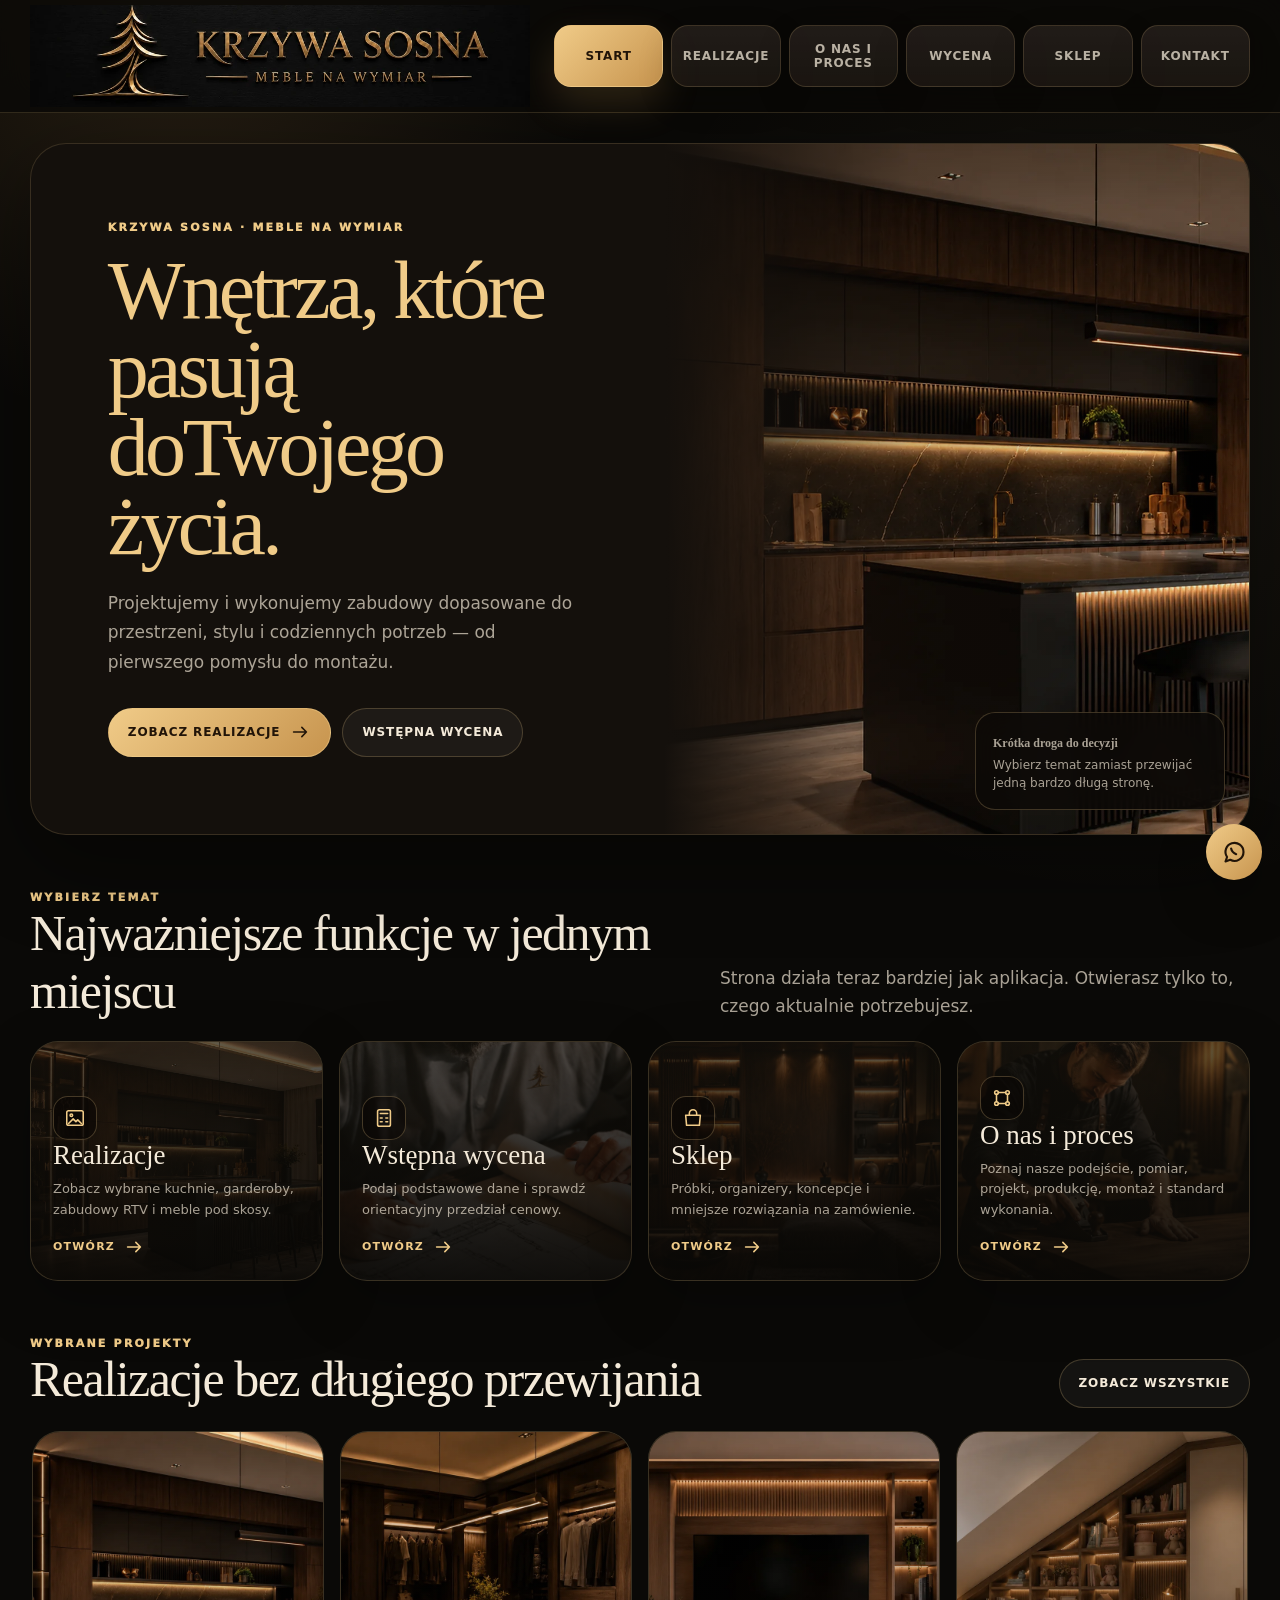
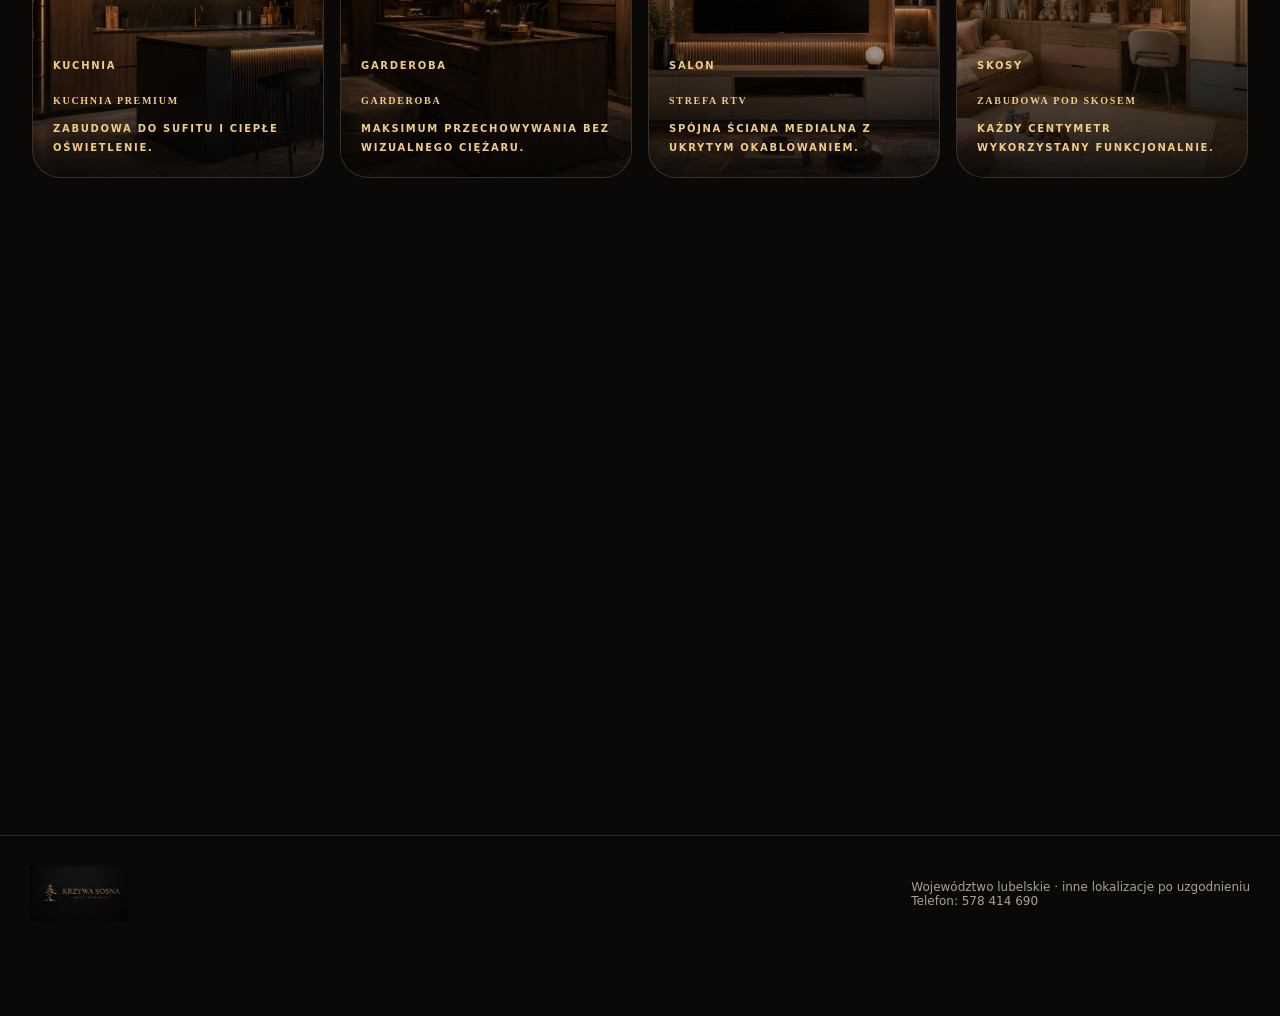
==== commit 059183aa: "Add files via upload" ====
--- a/index.html
+++ b/index.html
@@ -7,7 +7,7 @@
 <meta content="#0a0907" name="theme-color"/>
 <title>Krzywa Sosna — meble na wymiar</title>
 <meta content="Meble na wymiar, kuchnie, garderoby, zabudowy RTV i meble pod skosy w województwie lubelskim." name="description"/>
-<link href="assets/css/site.css?v=20260712084744617" rel="stylesheet"/>
+<link href="assets/css/site.css?v=20260712171852485" rel="stylesheet"/>
 </head>
 <body>
 <header class="topbar">
@@ -107,15 +107,7 @@
 <div data-setting-area-block="true">Województwo lubelskie · inne lokalizacje po uzgodnieniu<br/>Telefon: 578 414 690</div>
 </div>
 </footer>
-<script src="site-settings.js?v=20260712084744617"></script><script src="site-content.js?v=20260712084744617"></script><script src="assets/js/content-engine.js?v=20260712084744617"></script><script src="assets/js/site.js?v=20260712084744617"></script>
+<script src="site-settings.js?v=20260712171852485"></script><script src="site-content.js?v=20260712171852485"></script><script src="assets/js/content-engine.js?v=20260712171852485"></script><script src="assets/js/site.js?v=20260712171852485"></script>
 <nav aria-label="Menu mobilne" class="bottom-nav"><a class="active" href="index.html"><svg aria-hidden="true" viewBox="0 0 24 24"><path d="M3 11.2 12 4l9 7.2v8.3a.5.5 0 0 1-.5.5H15v-6H9v6H3.5a.5.5 0 0 1-.5-.5z"></path></svg><span>Start</span></a><a class="" href="realizacje.html"><svg aria-hidden="true" viewBox="0 0 24 24"><rect height="16" rx="2" width="18" x="3" y="4"></rect><circle cx="8" cy="9" r="1.4"></circle><path d="m5 18 5-5 3 3 2-2 4 4"></path></svg><span>Realizacje</span></a><a class="" href="wycena.html"><svg aria-hidden="true" viewBox="0 0 24 24"><rect height="18" rx="2" width="14" x="5" y="3"></rect><path d="M8 7h8M8 12h2m4 0h2M8 16h2m4 0h2"></path></svg><span>Wycena</span></a><a class="" href="krzywa_sosna_sklep.html"><svg aria-hidden="true" viewBox="0 0 24 24"><path d="M4 9h16l-1 11H5zM8 9V7a4 4 0 0 1 8 0v2"></path></svg><span>Sklep</span></a><a class="" href="kontakt.html"><svg aria-hidden="true" viewBox="0 0 24 24"><path d="M7 3h3l1.2 4-2 1.5a15 15 0 0 0 6.3 6.3l1.5-2L21 14v3c0 2-2 4-4 4C9.3 20.2 3.8 14.7 3 7c0-2 2-4 4-4z"></path></svg><span>Kontakt</span></a></nav>
-<div class="popup" id="shopPopup">
-<div class="popup-bg" data-popup-close=""></div>
-<div class="popup-card">
-<button aria-label="Zamknij" class="popup-close" data-popup-close="" type="button">×</button>
-<a class="popup-shop-link" data-content-link-key="index.link.015" href="krzywa_sosna_sklep.html"><img alt="Nowość — sklep Krzywej Sosny" data-content-image-key="index.image.010" src="assets/branding/popup-sklep.webp"/></a>
-<div class="popup-foot"><button data-popup-close="" type="button"><span data-content-key="index.text.052">Może później</span></button></div>
-</div>
-</div>
-</body>
+<script src="popups.js?v=20260712171852485"></script><script src="assets/js/popup-engine.js?v=20260712171852485"></script></body>
 </html>
--- a/assets/css/site.css
+++ b/assets/css/site.css
@@ -782,3 +782,22 @@
   h1 { font-size: var(--ks-font-h1-mobile); }
   .section { margin-top: var(--ks-section-mobile); }
 }
+
+
+/* Popup campaigns managed by Krzywa Sosna Manager */
+body.ks-popup-open { overflow:hidden; }
+.ks-popup-card { width:min(var(--ks-popup-width,610px),95vw); }
+.ks-popup-card > img,
+.ks-popup-image-link,
+.ks-popup-image-link img { display:block; width:100%; }
+.ks-popup-card > img,
+.ks-popup-image-link img { max-height:72vh; object-fit:contain; background:#080604; }
+.ks-popup-copy { padding:24px 26px 18px; text-align:center; }
+.ks-popup-copy h2 { margin:0 0 10px; font:500 clamp(28px,4vw,42px)/1.05 Georgia,serif; color:var(--text); }
+.ks-popup-copy p { margin:0 auto 18px; max-width:48ch; color:var(--muted); line-height:1.65; }
+.ks-popup-cta { display:inline-flex; justify-content:center; }
+@media (max-width:600px) {
+  .ks-popup-copy { padding:20px 18px 14px; }
+  .ks-popup-card > img,
+  .ks-popup-image-link img { max-height:66vh; }
+}
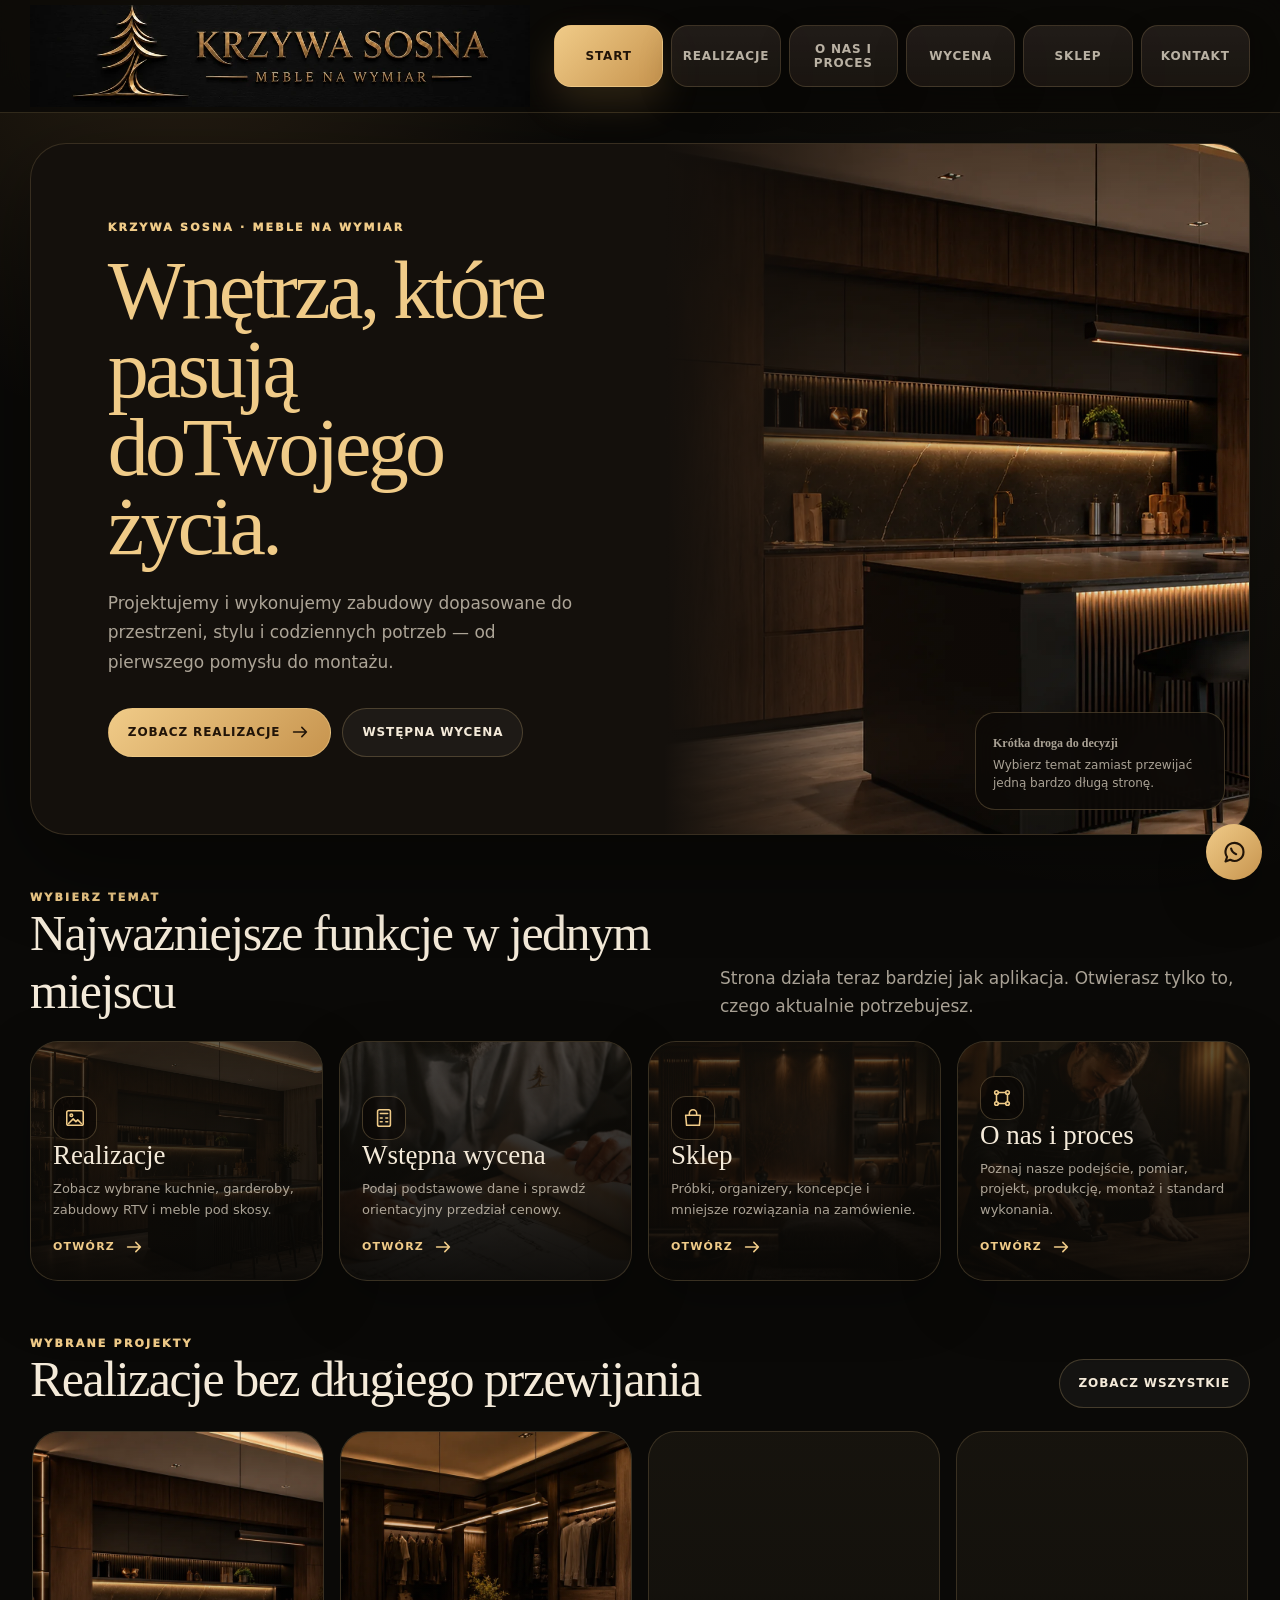
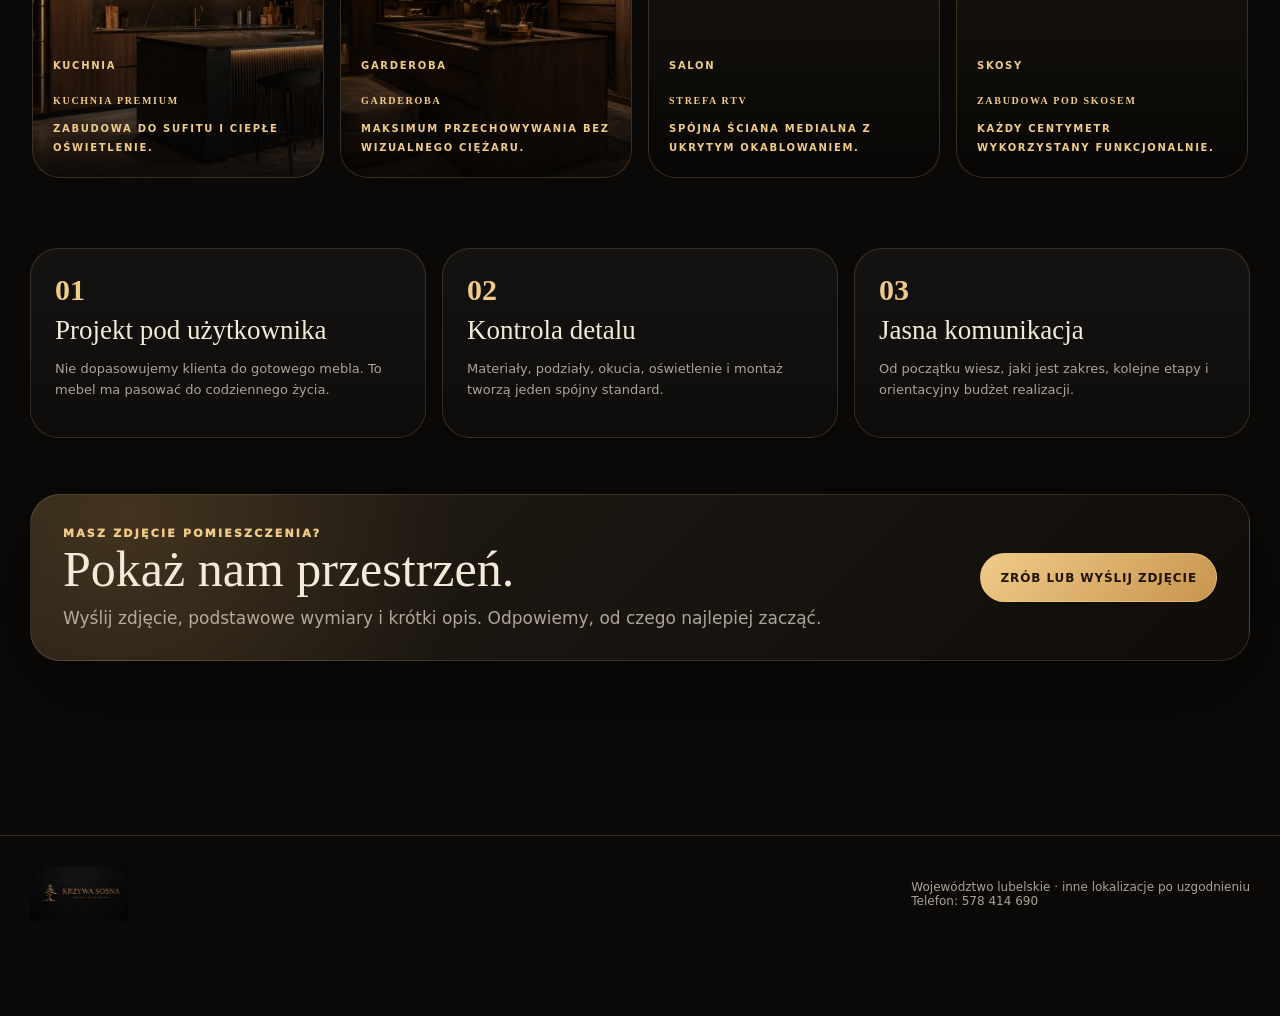
==== commit 6a1351e7: "Add files via upload" ====
--- a/index.html
+++ b/index.html
@@ -7,13 +7,13 @@
 <meta content="#0a0907" name="theme-color"/>
 <title>Krzywa Sosna — meble na wymiar</title>
 <meta content="Meble na wymiar, kuchnie, garderoby, zabudowy RTV i meble pod skosy w województwie lubelskim." name="description"/>
-<link href="assets/css/site.css?v=20260712171852485" rel="stylesheet"/>
+<link href="assets/css/site.css?v=20260712193017626" rel="stylesheet"/>
 </head>
 <body>
 <header class="topbar">
 <div class="shell topbar-row">
 <a aria-label="Krzywa Sosna" class="logo-link" data-content-link-key="index.link.001" href="index.html">
-<img alt="Krzywa Sosna — meble na wymiar" src="assets/branding/logo-poziome.webp"/>
+<img alt="Krzywa Sosna — meble na wymiar" src="assets/branding/logo-poziome.webp" decoding="async"/>
 </a>
 <nav aria-label="Menu główne" class="desktop-nav"><a class="active" href="index.html">Start</a><a href="realizacje.html">Realizacje</a><a href="o-nas.html">O nas i proces</a><a href="wycena.html">Wycena</a><a href="krzywa_sosna_sklep.html">Sklep</a><a href="kontakt.html">Kontakt</a></nav>
 </div>
@@ -29,14 +29,14 @@
 <a class="btn" data-content-link-key="index.link.003" href="wycena.html"><span data-content-key="index.text.006">Wstępna wycena</span></a>
 </div>
 </div>
-<div class="hero-media"><img alt="Nowoczesna kuchnia na wymiar" data-content-image-key="index.image.001" src="assets/img/hero-kuchnia.webp"/></div>
+<div class="hero-media"><img alt="Nowoczesna kuchnia na wymiar" data-content-image-key="index.image.001" src="assets/img/hero-kuchnia.webp" decoding="async" loading="eager" fetchpriority="high"/></div>
 <div class="hero-chip"><strong><span data-content-key="index.text.007">Krótka droga do decyzji</span></strong><span><span data-content-key="index.text.008">Wybierz temat zamiast przewijać jedną bardzo długą stronę.</span></span></div>
 </section>
 <section class="section">
 <div class="section-head"><div><div class="eyebrow"><span data-content-key="index.text.009">Wybierz temat</span></div><h2><span data-content-key="index.text.010">Najważniejsze funkcje w jednym miejscu</span></h2></div><p><span data-content-key="index.text.011">Strona działa teraz bardziej jak aplikacja. Otwierasz tylko to, czego aktualnie potrzebujesz.</span></p></div>
 <div class="action-grid">
 <a class="action-card reveal" data-content-link-key="index.link.004" href="realizacje.html">
-<img alt="" data-content-image-key="index.image.002" src="assets/img/realizacja-kuchnia.webp"/>
+<img alt="" data-content-image-key="index.image.002" src="assets/img/realizacja-kuchnia.webp" decoding="async" loading="lazy"/>
 <div class="action-content">
 <div class="action-icon"><svg aria-hidden="true" viewBox="0 0 24 24"><rect height="16" rx="2" width="18" x="3" y="4"></rect><circle cx="8" cy="9" r="1.4"></circle><path d="m5 18 5-5 3 3 2-2 4 4"></path></svg></div>
 <h3><span data-content-key="index.text.012">Realizacje</span></h3><p><span data-content-key="index.text.013">Zobacz wybrane kuchnie, garderoby, zabudowy RTV i meble pod skosy.</span></p>
@@ -44,7 +44,7 @@
 </div>
 </a>
 <a class="action-card reveal" data-content-link-key="index.link.005" href="wycena.html">
-<img alt="" data-content-image-key="index.image.003" src="assets/img/projektowanie.webp"/>
+<img alt="" data-content-image-key="index.image.003" src="assets/img/projektowanie.webp" decoding="async" loading="lazy"/>
 <div class="action-content">
 <div class="action-icon"><svg aria-hidden="true" viewBox="0 0 24 24"><rect height="18" rx="2" width="14" x="5" y="3"></rect><path d="M8 7h8M8 12h2m4 0h2M8 16h2m4 0h2"></path></svg></div>
 <h3><span data-content-key="index.text.015">Wstępna wycena</span></h3><p><span data-content-key="index.text.016">Podaj podstawowe dane i sprawdź orientacyjny przedział cenowy.</span></p>
@@ -52,7 +52,7 @@
 </div>
 </a>
 <a class="action-card reveal" data-content-link-key="index.link.006" href="krzywa_sosna_sklep.html">
-<img alt="" data-content-image-key="index.image.004" src="assets/img/wnetrze.webp"/>
+<img alt="" data-content-image-key="index.image.004" src="assets/img/wnetrze.webp" decoding="async" loading="lazy"/>
 <div class="action-content">
 <div class="action-icon"><svg aria-hidden="true" viewBox="0 0 24 24"><path d="M4 9h16l-1 11H5zM8 9V7a4 4 0 0 1 8 0v2"></path></svg></div>
 <h3><span data-content-key="index.text.018">Sklep</span></h3><p><span data-content-key="index.text.019">Próbki, organizery, koncepcje i mniejsze rozwiązania na zamówienie.</span></p>
@@ -60,7 +60,7 @@
 </div>
 </a>
 <a class="action-card reveal" data-content-link-key="index.link.007" href="o-nas.html">
-<img alt="" data-content-image-key="index.image.005" src="assets/img/warsztat.webp"/>
+<img alt="" data-content-image-key="index.image.005" src="assets/img/warsztat.webp" decoding="async" loading="lazy"/>
 <div class="action-content">
 <div class="action-icon"><svg aria-hidden="true" viewBox="0 0 24 24"><circle cx="6" cy="6" r="2"></circle><circle cx="18" cy="6" r="2"></circle><circle cx="18" cy="18" r="2"></circle><circle cx="6" cy="18" r="2"></circle><path d="M8 6h8m2 2v8M16 18H8M6 16V8"></path></svg></div>
 <h3><span data-content-key="index.text.021">O nas i proces</span></h3><p><span data-content-key="index.text.022">Poznaj nasze podejście, pomiar, projekt, produkcję, montaż i standard wykonania.</span></p>
@@ -72,19 +72,19 @@
 <div class="section-head"><div><div class="eyebrow"><span data-content-key="index.text.024">Wybrane projekty</span></div><h2><span data-content-key="index.text.025">Realizacje bez długiego przewijania</span></h2></div><a class="btn" data-content-link-key="index.link.008" href="realizacje.html"><span data-content-key="index.text.026">Zobacz wszystkie</span></a></div>
 <div class="rail">
 <a class="project-card reveal" data-content-link-key="index.link.009" href="realizacje.html">
-<img alt="Kuchnia premium" data-content-image-key="index.image.006" src="assets/img/realizacja-kuchnia.webp"/>
+<img alt="Kuchnia premium" data-content-image-key="index.image.006" src="assets/img/realizacja-kuchnia.webp" decoding="async" loading="lazy"/>
 <div class="project-caption"><span><span data-content-key="index.text.027">Kuchnia</span></span><h3><span data-content-key="index.text.028">Kuchnia premium</span></h3><p><span data-content-key="index.text.029">Zabudowa do sufitu i ciepłe oświetlenie.</span></p></div>
 </a>
 <a class="project-card reveal" data-content-link-key="index.link.010" href="realizacje.html">
-<img alt="Garderoba" data-content-image-key="index.image.007" src="assets/img/realizacja-garderoba.webp"/>
+<img alt="Garderoba" data-content-image-key="index.image.007" src="assets/img/realizacja-garderoba.webp" decoding="async" loading="lazy"/>
 <div class="project-caption"><span><span data-content-key="index.text.030">Garderoba</span></span><h3><span data-content-key="index.text.031">Garderoba</span></h3><p><span data-content-key="index.text.032">Maksimum przechowywania bez wizualnego ciężaru.</span></p></div>
 </a>
 <a class="project-card reveal" data-content-link-key="index.link.011" href="realizacje.html">
-<img alt="Strefa RTV" data-content-image-key="index.image.008" src="assets/img/realizacja-rtv.webp"/>
+<img alt="Strefa RTV" data-content-image-key="index.image.008" src="assets/img/realizacja-rtv.webp" decoding="async" loading="lazy"/>
 <div class="project-caption"><span><span data-content-key="index.text.033">Salon</span></span><h3><span data-content-key="index.text.034">Strefa RTV</span></h3><p><span data-content-key="index.text.035">Spójna ściana medialna z ukrytym okablowaniem.</span></p></div>
 </a>
 <a class="project-card reveal" data-content-link-key="index.link.012" href="realizacje.html">
-<img alt="Zabudowa pod skosem" data-content-image-key="index.image.009" src="assets/img/realizacja-skos.webp"/>
+<img alt="Zabudowa pod skosem" data-content-image-key="index.image.009" src="assets/img/realizacja-skos.webp" decoding="async" loading="lazy"/>
 <div class="project-caption"><span><span data-content-key="index.text.036">Skosy</span></span><h3><span data-content-key="index.text.037">Zabudowa pod skosem</span></h3><p><span data-content-key="index.text.038">Każdy centymetr wykorzystany funkcjonalnie.</span></p></div>
 </a></div>
 </section>
@@ -103,11 +103,11 @@
 <a aria-label="WhatsApp" class="whatsapp-float" data-content-link-key="index.link.014" data-setting-link="whatsapp" href="https://wa.me/48578414690?text=Dzie%C5%84%20dobry%2C%20pisz%C4%99%20ze%20strony%20Krzywa%20Sosna." target="_blank"><svg aria-hidden="true" viewBox="0 0 24 24"><path d="M20 11.5a8 8 0 0 1-11.8 7L4 20l1.4-4A8 8 0 1 1 20 11.5z"></path><path d="M9 8.5c.5 2.5 2 4 4.5 5"></path></svg></a>
 <footer class="site-footer">
 <div class="shell footer-row">
-<img alt="Krzywa Sosna" src="assets/branding/logo-poziome.webp"/>
+<img alt="Krzywa Sosna" src="assets/branding/logo-poziome.webp" decoding="async"/>
 <div data-setting-area-block="true">Województwo lubelskie · inne lokalizacje po uzgodnieniu<br/>Telefon: 578 414 690</div>
 </div>
 </footer>
-<script src="site-settings.js?v=20260712171852485"></script><script src="site-content.js?v=20260712171852485"></script><script src="assets/js/content-engine.js?v=20260712171852485"></script><script src="assets/js/site.js?v=20260712171852485"></script>
+<script src="site-settings.js?v=20260712193017626"></script><script src="site-content.js?v=20260712193017626"></script><script src="assets/js/content-engine.js?v=20260712193017626"></script><script src="assets/js/site.js?v=20260712193017626"></script>
 <nav aria-label="Menu mobilne" class="bottom-nav"><a class="active" href="index.html"><svg aria-hidden="true" viewBox="0 0 24 24"><path d="M3 11.2 12 4l9 7.2v8.3a.5.5 0 0 1-.5.5H15v-6H9v6H3.5a.5.5 0 0 1-.5-.5z"></path></svg><span>Start</span></a><a class="" href="realizacje.html"><svg aria-hidden="true" viewBox="0 0 24 24"><rect height="16" rx="2" width="18" x="3" y="4"></rect><circle cx="8" cy="9" r="1.4"></circle><path d="m5 18 5-5 3 3 2-2 4 4"></path></svg><span>Realizacje</span></a><a class="" href="wycena.html"><svg aria-hidden="true" viewBox="0 0 24 24"><rect height="18" rx="2" width="14" x="5" y="3"></rect><path d="M8 7h8M8 12h2m4 0h2M8 16h2m4 0h2"></path></svg><span>Wycena</span></a><a class="" href="krzywa_sosna_sklep.html"><svg aria-hidden="true" viewBox="0 0 24 24"><path d="M4 9h16l-1 11H5zM8 9V7a4 4 0 0 1 8 0v2"></path></svg><span>Sklep</span></a><a class="" href="kontakt.html"><svg aria-hidden="true" viewBox="0 0 24 24"><path d="M7 3h3l1.2 4-2 1.5a15 15 0 0 0 6.3 6.3l1.5-2L21 14v3c0 2-2 4-4 4C9.3 20.2 3.8 14.7 3 7c0-2 2-4 4-4z"></path></svg><span>Kontakt</span></a></nav>
-<script src="popups.js?v=20260712171852485"></script><script src="assets/js/popup-engine.js?v=20260712171852485"></script></body>
+<script src="popups.js?v=20260712193017626"></script><script src="assets/js/popup-engine.js?v=20260712193017626"></script></body>
 </html>
--- a/assets/css/site.css
+++ b/assets/css/site.css
@@ -801,3 +801,33 @@
   .ks-popup-card > img,
   .ks-popup-image-link img { max-height:66vh; }
 }
+
+/* Własne banery dodawane z Krzywa Sosna Manager */
+.ks-custom-banner {
+  width: 100%;
+  margin: clamp(22px, 4vw, 54px) 0;
+  overflow: hidden;
+  border: 1px solid rgba(240, 201, 131, .20);
+  border-radius: var(--ks-card-radius, 28px);
+  background: #0b0907;
+  box-shadow: 0 22px 60px rgba(0, 0, 0, .22);
+}
+.ks-custom-banner img {
+  display: block;
+  width: 100%;
+  max-height: 560px;
+  object-fit: cover;
+  filter: brightness(var(--ks-image-brightness, 100%));
+}
+.ks-custom-banner-link {
+  display: block;
+  text-decoration: none;
+}
+@media (max-width: 760px) {
+  .ks-custom-banner {
+    margin: 24px 0;
+  }
+  .ks-custom-banner img {
+    max-height: 390px;
+  }
+}
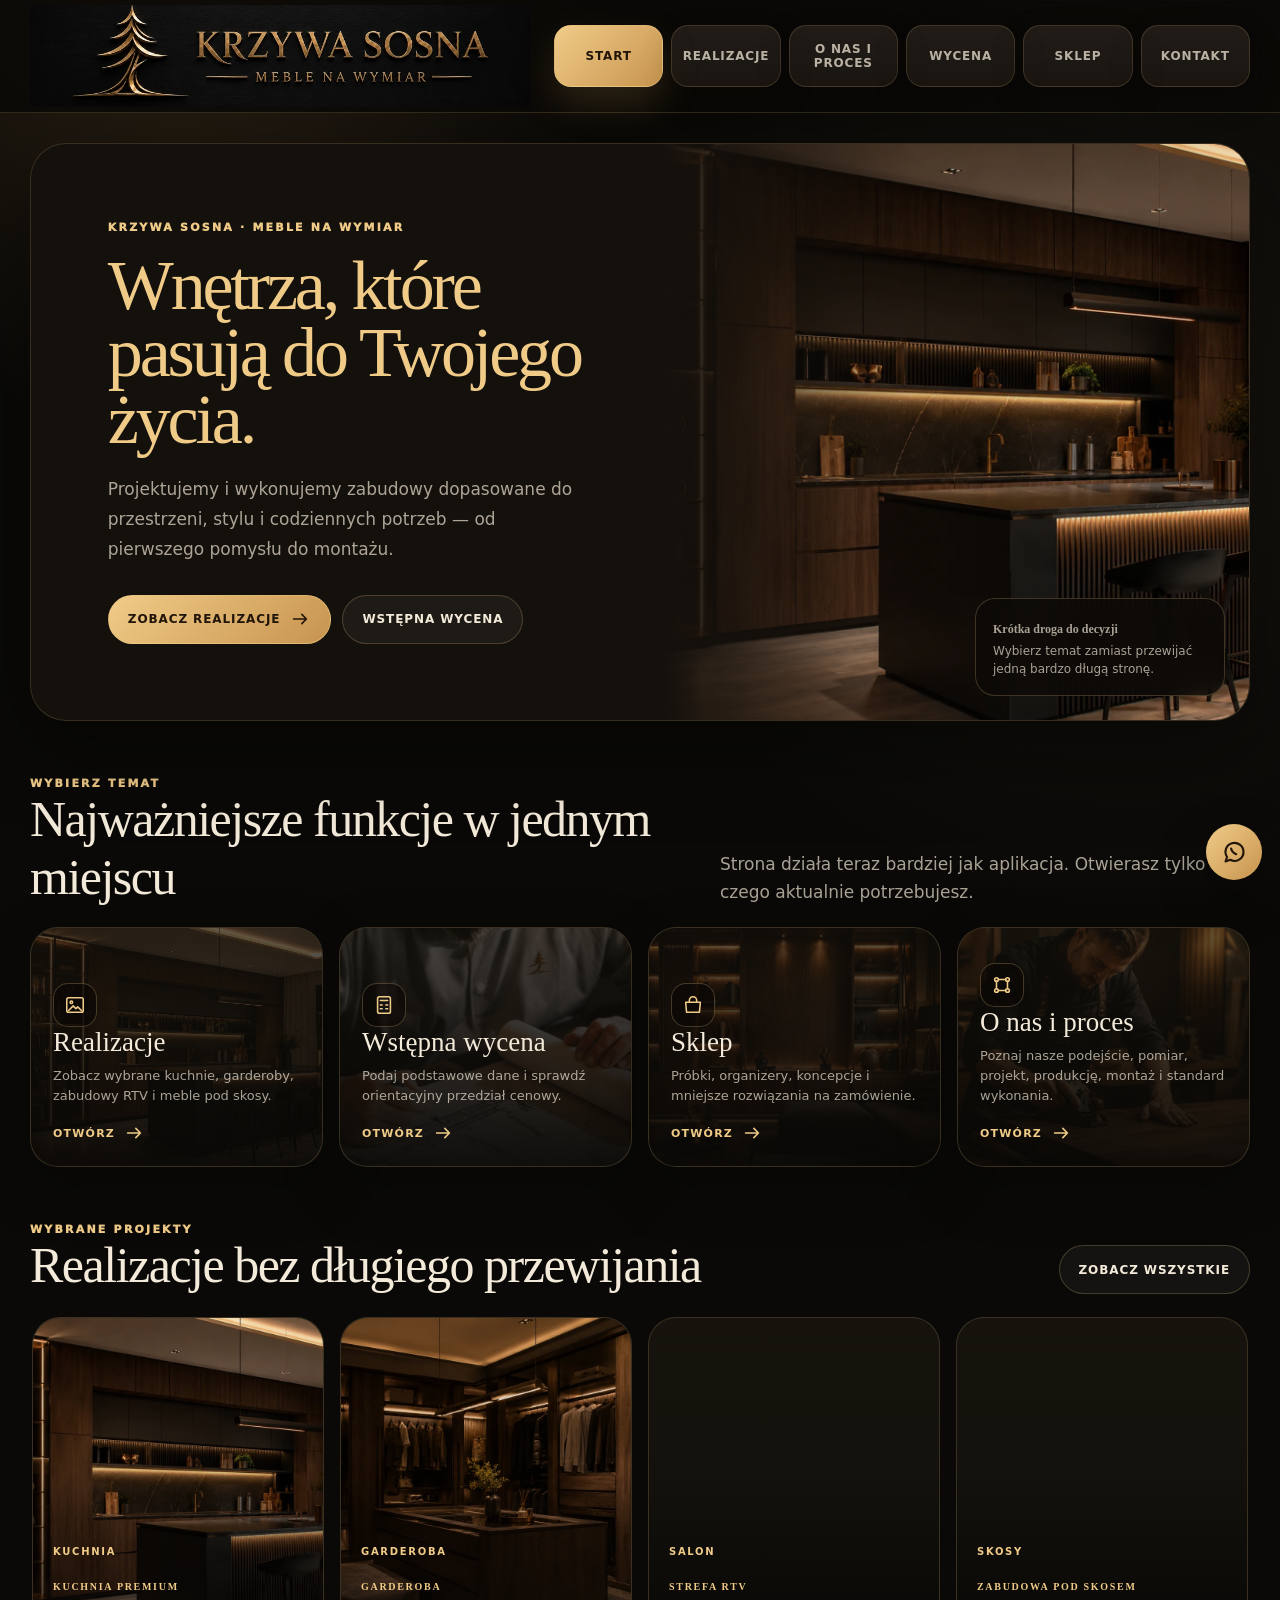
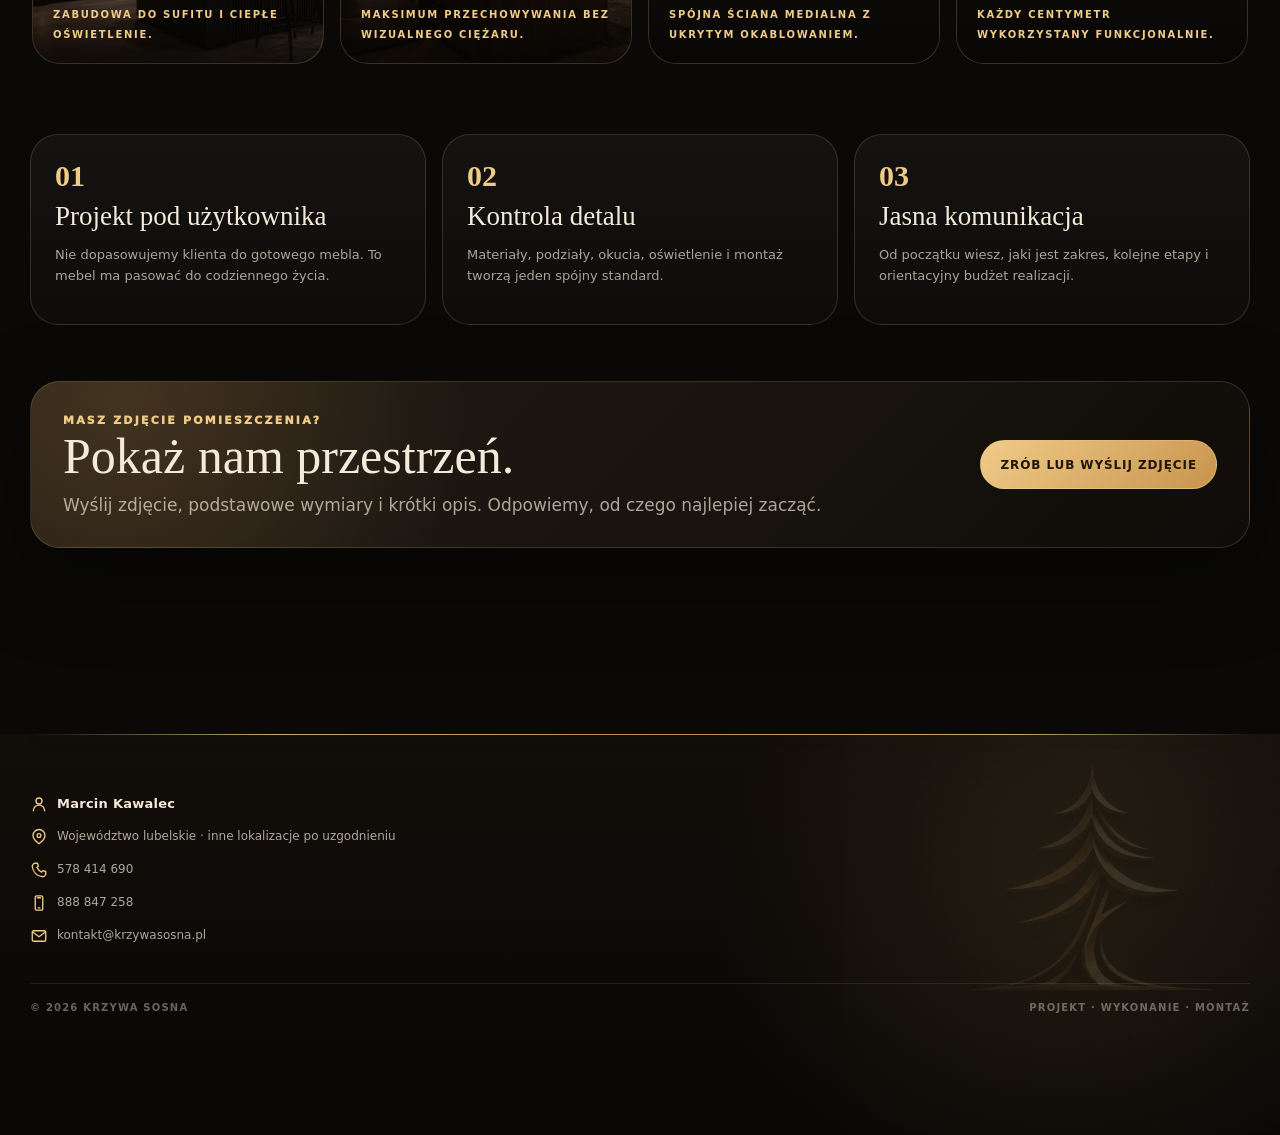
==== commit cef0645d: "Add files via upload" ====
--- a/index.html
+++ b/index.html
@@ -7,7 +7,7 @@
 <meta content="#0a0907" name="theme-color"/>
 <title>Krzywa Sosna — meble na wymiar</title>
 <meta content="Meble na wymiar, kuchnie, garderoby, zabudowy RTV i meble pod skosy w województwie lubelskim." name="description"/>
-<link href="assets/css/site.css?v=20260712193017626" rel="stylesheet"/>
+<link href="assets/css/site.css?v=20260713095516685" rel="stylesheet"/>
 </head>
 <body>
 <header class="topbar">
@@ -101,13 +101,21 @@
 </section>
 </div></main>
 <a aria-label="WhatsApp" class="whatsapp-float" data-content-link-key="index.link.014" data-setting-link="whatsapp" href="https://wa.me/48578414690?text=Dzie%C5%84%20dobry%2C%20pisz%C4%99%20ze%20strony%20Krzywa%20Sosna." target="_blank"><svg aria-hidden="true" viewBox="0 0 24 24"><path d="M20 11.5a8 8 0 0 1-11.8 7L4 20l1.4-4A8 8 0 1 1 20 11.5z"></path><path d="M9 8.5c.5 2.5 2 4 4.5 5"></path></svg></a>
-<footer class="site-footer">
-<div class="shell footer-row">
-<img alt="Krzywa Sosna" src="assets/branding/logo-poziome.webp" decoding="async"/>
-<div data-setting-area-block="true">Województwo lubelskie · inne lokalizacje po uzgodnieniu<br/>Telefon: 578 414 690</div>
+<footer class="site-footer site-footer-premium footer-slogan-off" style="--ks-footer-watermark-opacity:0.12;--ks-footer-height:220px;--ks-footer-height-mobile:190px;--ks-footer-watermark-size:380px">
+<div class="footer-accent-line" aria-hidden="true"></div>
+<div class="shell footer-premium-stage">
+<img class="footer-watermark" src="assets/branding/logo-sygnet.webp" alt="" aria-hidden="true" loading="lazy" decoding="async"/>
+<div class="footer-main">
+<div data-setting-area-block="true" class="footer-contact"><span class="footer-contact-item footer-owner"><span class="footer-contact-icon" aria-hidden="true"><svg aria-hidden="true" viewBox="0 0 24 24"><circle cx="12" cy="8" r="4"></circle><path d="M4.5 21a7.5 7.5 0 0 1 15 0"></path></svg></span><span>Marcin Kawalec</span></span><span class="footer-contact-item"><span class="footer-contact-icon" aria-hidden="true"><svg aria-hidden="true" viewBox="0 0 24 24"><path d="M20 10c0 5-8 11-8 11S4 15 4 10a8 8 0 1 1 16 0z"></path><circle cx="12" cy="10" r="2.5"></circle></svg></span><span>Wojew&#243;dztwo lubelskie &#183; inne lokalizacje po uzgodnieniu</span></span><a class="footer-contact-item footer-contact-link" href="tel:+48578414690" aria-label="Telefon gł&#243;wny: 578 414 690" title="Telefon gł&#243;wny"><span class="footer-contact-icon" aria-hidden="true"><svg aria-hidden="true" viewBox="0 0 24 24"><path d="M7 3h3l1.2 4-2 1.5a15 15 0 0 0 6.3 6.3l1.5-2L21 14v3c0 2-2 4-4 4C9.3 20.2 3.8 14.7 3 7c0-2 2-4 4-4z"></path></svg></span><span>578 414 690</span></a><a class="footer-contact-item footer-contact-link" href="tel:+48888847258" aria-label="Drugi numer telefonu: 888 847 258" title="Drugi numer telefonu"><span class="footer-contact-icon" aria-hidden="true"><svg aria-hidden="true" viewBox="0 0 24 24"><rect x="7" y="2.5" width="10" height="19" rx="2"></rect><path d="M10 5h4M11 18.5h2"></path></svg></span><span>888 847 258</span></a><a class="footer-contact-item footer-contact-link" href="mailto:kontakt@krzywasosna.pl" aria-label="Adres e-mail: kontakt@krzywasosna.pl" title="Adres e-mail"><span class="footer-contact-icon" aria-hidden="true"><svg aria-hidden="true" viewBox="0 0 24 24"><rect x="3" y="5" width="18" height="14" rx="2"></rect><path d="m4 7 8 6 8-6"></path></svg></span><span>kontakt@krzywasosna.pl</span></a></div>
+</div>
+<div class="footer-slogan"><span data-setting-footer-slogan></span></div>
+<div class="footer-bottom">
+<span>© <span data-current-year>2026</span> Krzywa Sosna</span>
+<span>Projekt · wykonanie · montaż</span>
+</div>
 </div>
 </footer>
-<script src="site-settings.js?v=20260712193017626"></script><script src="site-content.js?v=20260712193017626"></script><script src="assets/js/content-engine.js?v=20260712193017626"></script><script src="assets/js/site.js?v=20260712193017626"></script>
+<script src="site-settings.js?v=20260713095516685"></script><script src="site-content.js?v=20260713095516685"></script><script src="assets/js/content-engine.js?v=20260713095516685"></script><script src="assets/js/site.js?v=20260713095516685"></script>
 <nav aria-label="Menu mobilne" class="bottom-nav"><a class="active" href="index.html"><svg aria-hidden="true" viewBox="0 0 24 24"><path d="M3 11.2 12 4l9 7.2v8.3a.5.5 0 0 1-.5.5H15v-6H9v6H3.5a.5.5 0 0 1-.5-.5z"></path></svg><span>Start</span></a><a class="" href="realizacje.html"><svg aria-hidden="true" viewBox="0 0 24 24"><rect height="16" rx="2" width="18" x="3" y="4"></rect><circle cx="8" cy="9" r="1.4"></circle><path d="m5 18 5-5 3 3 2-2 4 4"></path></svg><span>Realizacje</span></a><a class="" href="wycena.html"><svg aria-hidden="true" viewBox="0 0 24 24"><rect height="18" rx="2" width="14" x="5" y="3"></rect><path d="M8 7h8M8 12h2m4 0h2M8 16h2m4 0h2"></path></svg><span>Wycena</span></a><a class="" href="krzywa_sosna_sklep.html"><svg aria-hidden="true" viewBox="0 0 24 24"><path d="M4 9h16l-1 11H5zM8 9V7a4 4 0 0 1 8 0v2"></path></svg><span>Sklep</span></a><a class="" href="kontakt.html"><svg aria-hidden="true" viewBox="0 0 24 24"><path d="M7 3h3l1.2 4-2 1.5a15 15 0 0 0 6.3 6.3l1.5-2L21 14v3c0 2-2 4-4 4C9.3 20.2 3.8 14.7 3 7c0-2 2-4 4-4z"></path></svg><span>Kontakt</span></a></nav>
-<script src="popups.js?v=20260712193017626"></script><script src="assets/js/popup-engine.js?v=20260712193017626"></script></body>
+<script src="popups.js?v=20260713095516685"></script><script src="assets/js/popup-engine.js?v=20260713095516685"></script></body>
 </html>
--- a/assets/css/site.css
+++ b/assets/css/site.css
@@ -270,6 +270,14 @@
 .site-footer { margin-top:64px; padding:30px 0 95px; border-top:1px solid var(--line); color:var(--muted); font-size:12px; }
 .footer-row { display:flex; justify-content:space-between; gap:22px; align-items:center; }
 .footer-row img { width:230px; max-height:55px; object-fit:contain; object-position:left; opacity:.9; }
+.footer-contact { display:grid; gap:7px; justify-items:end; text-align:right; line-height:1.4; }
+.footer-contact-item { display:flex; align-items:center; justify-content:flex-end; gap:9px; min-height:22px; color:var(--muted); }
+.footer-contact-icon { width:18px; height:18px; display:inline-flex; align-items:center; justify-content:center; flex:0 0 18px; color:var(--gold-2); }
+.footer-contact-icon svg { width:18px; height:18px; fill:none; stroke:currentColor; stroke-width:1.8; stroke-linecap:round; stroke-linejoin:round; }
+.footer-owner { color:var(--text); font-weight:800; letter-spacing:.02em; }
+.footer-owner .footer-contact-icon { color:var(--gold); }
+.footer-contact-link { color:var(--muted); text-decoration:none; transition:color .18s ease, transform .18s ease; }
+.footer-contact-link:hover { color:var(--gold-2); transform:translateX(-2px); }
 .reveal { opacity:0; transform:translateY(14px); transition:.55s ease; }
 .reveal.visible { opacity:1; transform:none; }
 
@@ -331,6 +339,9 @@
   .bottom-nav svg { width:21px; height:21px; }
   .site-footer { padding-bottom:92px; }
   .footer-row { align-items:flex-start; flex-direction:column; }
+  .footer-contact { justify-items:start; text-align:left; }
+  .footer-contact-item { justify-content:flex-start; }
+  .footer-contact-link:hover { transform:translateX(2px); }
 }
 
 
@@ -831,3 +842,574 @@
     max-height: 390px;
   }
 }
+
+
+/* ===== STOPKA PREMIUM — SYGNET W TLE v3.3.12 ===== */
+.site-footer.site-footer-premium {
+  position:relative;
+  isolation:isolate;
+  overflow:hidden;
+  margin-top:76px;
+  padding:0 0 96px;
+  border-top:0;
+  color:var(--muted);
+  background:
+    radial-gradient(circle at 83% 42%, rgba(199,148,78,.105), transparent 32%),
+    linear-gradient(180deg, rgba(18,14,10,.98), rgba(8,7,6,1));
+}
+.footer-accent-line {
+  width:min(calc(100% - 32px), var(--ks-content-width));
+  height:1px;
+  margin:0 auto;
+  background:linear-gradient(90deg, transparent, rgba(240,203,136,.82) 20%, rgba(199,148,78,.95) 50%, rgba(240,203,136,.82) 80%, transparent);
+  box-shadow:0 0 22px rgba(199,148,78,.22);
+}
+.site-footer.footer-line-off .footer-accent-line { display:none; }
+.footer-premium-stage {
+  position:relative;
+  min-height:var(--ks-footer-height, 350px);
+  padding-top:54px;
+  padding-bottom:26px;
+}
+.footer-main {
+  position:relative;
+  z-index:2;
+  display:grid;
+  grid-template-columns:minmax(280px, 560px);
+  gap:0;
+  align-items:start;
+  width:min(62%, 620px);
+}
+
+.site-footer-premium .footer-contact {
+  display:grid;
+  gap:9px;
+  justify-items:start;
+  text-align:left;
+  line-height:1.45;
+  padding-top:3px;
+}
+.site-footer-premium .footer-contact-item {
+  justify-content:flex-start;
+  min-height:24px;
+  color:rgba(244,234,217,.70);
+}
+.site-footer-premium .footer-contact-icon { color:var(--gold-2); }
+.site-footer-premium .footer-owner { color:var(--text); font-size:13px; }
+.site-footer-premium .footer-contact-link:hover { color:var(--gold-2); transform:translateX(3px); }
+.footer-watermark {
+  position:absolute;
+  z-index:0;
+  top:50%;
+  right:-32px;
+  width:var(--ks-footer-watermark-size, 510px);
+  max-width:75vw;
+  max-height:none;
+  object-fit:contain;
+  opacity:var(--ks-footer-watermark-opacity, .12);
+  mix-blend-mode:screen;
+  filter:sepia(.25) saturate(1.2) drop-shadow(0 0 34px rgba(199,148,78,.08));
+  transform:translateY(-50%);
+  pointer-events:none;
+  user-select:none;
+}
+.site-footer.footer-watermark-off .footer-watermark { display:none; }
+.site-footer.footer-slogan-off .footer-slogan { display:none; }
+.footer-slogan {
+  position:relative;
+  z-index:2;
+  margin-top:48px;
+  text-align:center;
+  color:var(--gold-2);
+  font-family:Georgia, 'Times New Roman', serif;
+  font-size:clamp(22px, 2.4vw, 34px);
+  font-style:italic;
+  letter-spacing:.045em;
+  text-shadow:0 0 26px rgba(199,148,78,.12);
+}
+.footer-slogan::before, .footer-slogan::after {
+  content:'';
+  display:inline-block;
+  width:clamp(38px, 7vw, 100px);
+  height:1px;
+  margin:0 18px 7px;
+  background:linear-gradient(90deg, transparent, rgba(199,148,78,.58));
+}
+.footer-slogan::after { transform:scaleX(-1); }
+.footer-bottom {
+  position:relative;
+  z-index:2;
+  display:flex;
+  justify-content:space-between;
+  gap:20px;
+  margin-top:35px;
+  padding-top:18px;
+  border-top:1px solid rgba(240,203,136,.11);
+  color:rgba(244,234,217,.40);
+  font-size:10px;
+  font-weight:700;
+  letter-spacing:.12em;
+  text-transform:uppercase;
+}
+@media (max-width: 900px) {
+  .footer-premium-stage { min-height:var(--ks-footer-height, 350px); padding-top:44px; }
+  .footer-main { width:min(82%, 650px); grid-template-columns:1fr; gap:0; }
+  .footer-watermark { right:-100px; width:var(--ks-footer-watermark-size, 510px); max-width:82vw; opacity:min(var(--ks-footer-watermark-opacity, .12), .09); }
+}
+@media (max-width: 760px) {
+  .site-footer.site-footer-premium { margin-top:54px; padding-bottom:92px; }
+  .footer-accent-line { width:calc(100% - 22px); }
+  .footer-premium-stage { min-height:var(--ks-footer-height-mobile, 252px); padding-top:38px; padding-bottom:22px; }
+  .footer-main { width:100%; gap:0; }
+  .footer-watermark { top:46%; right:-126px; width:var(--ks-footer-watermark-size, 510px); max-width:92vw; opacity:min(var(--ks-footer-watermark-opacity, .12), .07); }
+  .footer-slogan { margin-top:38px; font-size:24px; }
+  .footer-slogan::before, .footer-slogan::after { width:28px; margin:0 10px 6px; }
+  .footer-bottom { align-items:flex-start; flex-direction:column; gap:8px; margin-top:28px; }
+}
+@media (max-width: 430px) {
+  .footer-watermark { right:-160px; width:var(--ks-footer-watermark-size, 510px); max-width:104vw; }
+  .footer-slogan::before, .footer-slogan::after { display:none; }
+}
+
+/* ===== REALIZACJE WOW v3.3.13 ===== */
+body.realization-modal-open { overflow:hidden; }
+.realization-portfolio-section { position:relative; }
+.realization-section-head {
+  display:grid;
+  grid-template-columns:minmax(0,1fr) minmax(280px,520px);
+  align-items:end;
+  gap:36px;
+  margin-bottom:22px;
+}
+.realization-section-head h2 {
+  margin-top:8px;
+  font-size:clamp(36px,5vw,58px);
+  letter-spacing:-.035em;
+}
+.realization-section-head p {
+  margin:0;
+  color:var(--muted);
+  line-height:1.75;
+}
+.realization-filter-row {
+  display:flex;
+  gap:9px;
+  overflow-x:auto;
+  padding:2px 2px 16px;
+  scrollbar-width:thin;
+}
+.realization-filter {
+  flex:0 0 auto;
+  min-height:43px;
+  padding:0 17px;
+  border:1px solid var(--line);
+  border-radius:999px;
+  background:rgba(255,255,255,.025);
+  color:var(--muted);
+  font-size:10px;
+  font-weight:900;
+  letter-spacing:.105em;
+  text-transform:uppercase;
+  cursor:pointer;
+  transition:transform .2s ease,border-color .2s ease,color .2s ease,background .2s ease;
+}
+.realization-filter:hover { transform:translateY(-1px); border-color:rgba(240,203,136,.35); color:var(--text); }
+.realization-filter.active {
+  color:#211408;
+  border-color:transparent;
+  background:linear-gradient(135deg,var(--gold-2),var(--gold));
+  box-shadow:0 12px 30px rgba(199,148,78,.18);
+}
+.realization-wow-grid {
+  display:grid;
+  grid-template-columns:repeat(12,minmax(0,1fr));
+  grid-auto-flow:dense;
+  gap:18px;
+}
+.realization-wow-card {
+  grid-column:span 4;
+  min-height:440px;
+  border:1px solid var(--line);
+  border-radius:30px;
+  background:var(--panel);
+  overflow:hidden;
+  cursor:pointer;
+  box-shadow:0 24px 70px rgba(0,0,0,.25);
+  outline:none;
+  transition:transform .35s ease,border-color .35s ease,box-shadow .35s ease;
+}
+.realization-wow-card.is-featured { grid-column:span 8; min-height:560px; }
+.realization-wow-card:hover,
+.realization-wow-card:focus-visible {
+  transform:translateY(-6px);
+  border-color:rgba(240,203,136,.36);
+  box-shadow:0 34px 90px rgba(0,0,0,.42),0 0 0 1px rgba(240,203,136,.08);
+}
+.realization-card-visual { position:relative; width:100%; height:100%; min-height:inherit; overflow:hidden; background:radial-gradient(circle at 30% 20%,rgba(199,148,78,.16),transparent 38%),#15110d; }
+.realization-card-visual.no-image::before {
+  content:'KRZYWA SOSNA';
+  position:absolute;
+  inset:0;
+  display:grid;
+  place-items:center;
+  color:rgba(240,203,136,.22);
+  font-family:Georgia,serif;
+  letter-spacing:.18em;
+}
+.realization-card-visual > img {
+  position:absolute;
+  inset:0;
+  width:100%;
+  height:100%;
+  object-fit:cover;
+  transition:transform .7s cubic-bezier(.2,.7,.2,1),filter .35s ease;
+}
+.realization-wow-card:hover .realization-card-visual > img,
+.realization-wow-card:focus-visible .realization-card-visual > img { transform:scale(1.055); filter:brightness(1.04); }
+.realization-card-visual::after {
+  content:'';
+  position:absolute;
+  inset:0;
+  background:
+    linear-gradient(180deg,rgba(6,5,4,.08),rgba(6,5,4,.10) 34%,rgba(6,5,4,.92) 100%),
+    linear-gradient(90deg,rgba(6,5,4,.24),transparent 55%);
+}
+.realization-card-top {
+  position:absolute;
+  z-index:2;
+  top:18px;
+  left:18px;
+  right:18px;
+  display:flex;
+  justify-content:space-between;
+  align-items:flex-start;
+  gap:10px;
+}
+.realization-card-badge,
+.realization-photo-count {
+  display:inline-flex;
+  align-items:center;
+  min-height:31px;
+  padding:0 11px;
+  border:1px solid rgba(240,203,136,.24);
+  border-radius:999px;
+  background:rgba(9,7,5,.70);
+  backdrop-filter:blur(12px);
+  color:var(--gold-2);
+  font-size:9px;
+  font-weight:900;
+  letter-spacing:.10em;
+  text-transform:uppercase;
+}
+.realization-photo-count { margin-left:auto; color:rgba(244,234,217,.86); }
+.realization-photo-count::before { content:'▧'; margin-right:6px; color:var(--gold-2); font-size:12px; }
+.realization-card-overlay {
+  position:absolute;
+  z-index:2;
+  left:clamp(22px,3vw,34px);
+  right:clamp(22px,3vw,34px);
+  bottom:clamp(22px,3vw,32px);
+}
+.realization-card-category {
+  color:var(--gold-2);
+  font-size:10px;
+  font-weight:900;
+  letter-spacing:.18em;
+  text-transform:uppercase;
+}
+.realization-card-overlay h3 {
+  max-width:760px;
+  margin-top:9px;
+  font-size:clamp(27px,3vw,43px);
+  line-height:1.08;
+  letter-spacing:-.025em;
+}
+.realization-wow-card:not(.is-featured) .realization-card-overlay h3 { font-size:clamp(26px,2.4vw,34px); }
+.realization-card-overlay p {
+  max-width:660px;
+  margin:10px 0 0;
+  color:rgba(244,234,217,.72);
+  font-size:13px;
+  line-height:1.6;
+}
+.realization-card-action {
+  display:flex;
+  align-items:center;
+  justify-content:space-between;
+  gap:14px;
+  margin-top:18px;
+  padding-top:15px;
+  border-top:1px solid rgba(240,203,136,.15);
+  color:var(--gold-2);
+  font-size:10px;
+  font-weight:900;
+  letter-spacing:.12em;
+  text-transform:uppercase;
+}
+.realization-card-arrow {
+  width:36px;
+  height:36px;
+  display:grid;
+  place-items:center;
+  border:1px solid rgba(240,203,136,.24);
+  border-radius:50%;
+  font-size:17px;
+  transition:transform .25s ease,background .25s ease;
+}
+.realization-wow-card:hover .realization-card-arrow { transform:rotate(45deg); background:rgba(240,203,136,.10); }
+.realization-empty {
+  padding:60px 26px;
+  border:1px dashed rgba(240,203,136,.25);
+  border-radius:30px;
+  text-align:center;
+  background:rgba(255,255,255,.018);
+}
+.realization-empty h3 { margin-top:9px; font-size:32px; }
+.realization-empty p { color:var(--muted); }
+
+.realization-modal {
+  position:fixed;
+  inset:0;
+  z-index:190;
+  display:none;
+  align-items:center;
+  justify-content:center;
+  padding:18px;
+}
+.realization-modal.open { display:flex; }
+.realization-modal-bg {
+  position:absolute;
+  inset:0;
+  background:rgba(3,2,2,.90);
+  backdrop-filter:blur(16px);
+  animation:realizationFade .25s ease both;
+}
+.realization-modal-card {
+  position:relative;
+  z-index:2;
+  width:min(1320px,97vw);
+  height:min(850px,94vh);
+  display:grid;
+  grid-template-columns:minmax(0,1.42fr) minmax(360px,.58fr);
+  overflow:hidden;
+  border:1px solid rgba(240,203,136,.30);
+  border-radius:34px;
+  background:#110e0b;
+  box-shadow:0 50px 160px rgba(0,0,0,.78);
+  animation:realizationLift .36s cubic-bezier(.2,.8,.2,1) both;
+}
+.realization-modal-close {
+  position:absolute;
+  z-index:6;
+  top:16px;
+  right:16px;
+  width:48px;
+  height:48px;
+  display:grid;
+  place-items:center;
+  border:1px solid rgba(240,203,136,.25);
+  border-radius:50%;
+  background:rgba(8,6,4,.78);
+  color:var(--text);
+  font-size:28px;
+  cursor:pointer;
+  backdrop-filter:blur(10px);
+}
+.realization-gallery-panel {
+  min-width:0;
+  display:grid;
+  grid-template-rows:minmax(0,1fr) auto;
+  background:#080706;
+}
+.realization-stage { position:relative; min-height:0; overflow:hidden; display:grid; place-items:center; }
+.realization-stage::after {
+  content:'';
+  position:absolute;
+  inset:0;
+  pointer-events:none;
+  box-shadow:inset 0 0 90px rgba(0,0,0,.22);
+}
+.realization-stage > img {
+  width:100%;
+  height:100%;
+  object-fit:contain;
+  opacity:.55;
+  transform:scale(.995);
+  transition:opacity .24s ease,transform .35s ease;
+}
+.realization-stage > img.image-ready { opacity:1; transform:scale(1); }
+.realization-gallery-arrow {
+  position:absolute;
+  z-index:3;
+  top:50%;
+  width:50px;
+  height:50px;
+  display:grid;
+  place-items:center;
+  border:1px solid rgba(240,203,136,.24);
+  border-radius:50%;
+  background:rgba(8,6,4,.66);
+  color:var(--text);
+  font-size:34px;
+  line-height:1;
+  cursor:pointer;
+  transform:translateY(-50%);
+  backdrop-filter:blur(10px);
+  transition:background .2s ease,transform .2s ease;
+}
+.realization-gallery-arrow:hover { background:rgba(199,148,78,.72); color:#1a1108; transform:translateY(-50%) scale(1.06); }
+.realization-gallery-arrow.prev { left:18px; }
+.realization-gallery-arrow.next { right:18px; }
+.realization-image-counter {
+  position:absolute;
+  z-index:3;
+  right:18px;
+  bottom:18px;
+  min-width:58px;
+  padding:8px 12px;
+  border:1px solid rgba(240,203,136,.20);
+  border-radius:999px;
+  background:rgba(8,6,4,.70);
+  color:rgba(244,234,217,.88);
+  font-size:11px;
+  font-weight:800;
+  text-align:center;
+  backdrop-filter:blur(10px);
+}
+.realization-thumbs {
+  display:flex;
+  gap:10px;
+  overflow-x:auto;
+  min-height:104px;
+  padding:12px 14px 14px;
+  border-top:1px solid rgba(240,203,136,.10);
+  scrollbar-width:thin;
+}
+.realization-thumb {
+  flex:0 0 118px;
+  height:76px;
+  padding:0;
+  overflow:hidden;
+  border:1px solid transparent;
+  border-radius:13px;
+  background:#17120d;
+  opacity:.58;
+  cursor:pointer;
+  transition:opacity .2s ease,border-color .2s ease,transform .2s ease;
+}
+.realization-thumb:hover { opacity:.86; transform:translateY(-2px); }
+.realization-thumb.active { opacity:1; border-color:var(--gold-2); box-shadow:0 0 0 2px rgba(199,148,78,.14); }
+.realization-thumb img { width:100%; height:100%; object-fit:cover; }
+.realization-story-panel {
+  min-width:0;
+  border-left:1px solid rgba(240,203,136,.13);
+  background:
+    radial-gradient(circle at 100% 0%,rgba(199,148,78,.16),transparent 32%),
+    linear-gradient(180deg,#1a1510,#100d0a);
+}
+.realization-story-scroll {
+  height:100%;
+  overflow-y:auto;
+  display:flex;
+  flex-direction:column;
+  padding:clamp(42px,5vw,72px) clamp(30px,4vw,54px) 38px;
+}
+.realization-story-panel h2 {
+  margin-top:10px;
+  font-size:clamp(37px,4vw,54px);
+  line-height:1.04;
+  letter-spacing:-.035em;
+}
+.realization-lead {
+  margin:18px 0 0;
+  color:var(--muted);
+  line-height:1.78;
+  font-size:14px;
+  white-space:pre-line;
+}
+.realization-facts { display:grid; gap:10px; margin-top:28px; }
+.realization-fact {
+  display:grid;
+  grid-template-columns:42px minmax(0,1fr);
+  gap:12px;
+  align-items:start;
+  padding:14px;
+  border:1px solid rgba(240,203,136,.12);
+  border-radius:17px;
+  background:rgba(255,255,255,.025);
+}
+.realization-fact-icon {
+  width:42px;
+  height:42px;
+  display:grid;
+  place-items:center;
+  border:1px solid rgba(240,203,136,.20);
+  border-radius:13px;
+  color:var(--gold-2);
+  font-size:17px;
+}
+.realization-fact small {
+  display:block;
+  color:rgba(244,234,217,.42);
+  font-size:9px;
+  font-weight:900;
+  letter-spacing:.13em;
+  text-transform:uppercase;
+}
+.realization-fact strong {
+  display:block;
+  margin-top:5px;
+  color:rgba(244,234,217,.90);
+  font-size:13px;
+  line-height:1.55;
+  white-space:pre-line;
+}
+.realization-cta { margin-top:auto; align-self:flex-start; }
+@keyframes realizationFade { from { opacity:0; } to { opacity:1; } }
+@keyframes realizationLift { from { opacity:0; transform:translateY(18px) scale(.985); } to { opacity:1; transform:none; } }
+
+@media (max-width:1100px) {
+  .realization-wow-card { grid-column:span 6; }
+  .realization-wow-card.is-featured { grid-column:span 12; min-height:520px; }
+  .realization-modal-card { grid-template-columns:minmax(0,1.2fr) minmax(330px,.8fr); }
+}
+@media (max-width:900px) {
+  .realization-section-head { grid-template-columns:1fr; gap:14px; }
+  .realization-modal { padding:8px; }
+  .realization-modal-card {
+    width:98vw;
+    height:96vh;
+    grid-template-columns:1fr;
+    grid-template-rows:minmax(48vh,1.1fr) minmax(0,.9fr);
+    border-radius:25px;
+  }
+  .realization-story-panel { border-left:0; border-top:1px solid rgba(240,203,136,.13); }
+  .realization-story-scroll { padding:32px 26px 28px; }
+  .realization-cta { margin-top:26px; }
+}
+@media (max-width:680px) {
+  .realization-wow-grid { gap:14px; }
+  .realization-wow-card,
+  .realization-wow-card.is-featured { grid-column:span 12; min-height:430px; }
+  .realization-card-overlay h3,
+  .realization-wow-card:not(.is-featured) .realization-card-overlay h3 { font-size:30px; }
+  .realization-card-overlay p { font-size:12px; }
+  .realization-card-badge { max-width:60%; white-space:nowrap; overflow:hidden; text-overflow:ellipsis; }
+  .realization-modal-card { grid-template-rows:minmax(43vh,1fr) minmax(0,1fr); }
+  .realization-thumbs { min-height:88px; padding:9px 10px 11px; }
+  .realization-thumb { flex-basis:92px; height:61px; }
+  .realization-gallery-arrow { width:44px; height:44px; }
+  .realization-gallery-arrow.prev { left:10px; }
+  .realization-gallery-arrow.next { right:10px; }
+  .realization-image-counter { right:10px; bottom:10px; }
+  .realization-story-panel h2 { font-size:37px; }
+}
+@media (prefers-reduced-motion:reduce) {
+  .realization-wow-card,
+  .realization-card-visual > img,
+  .realization-stage > img,
+  .realization-modal-bg,
+  .realization-modal-card { transition:none; animation:none; }
+}
+.realization-gallery-arrow[hidden],
+.realization-thumbs[hidden] { display:none !important; }
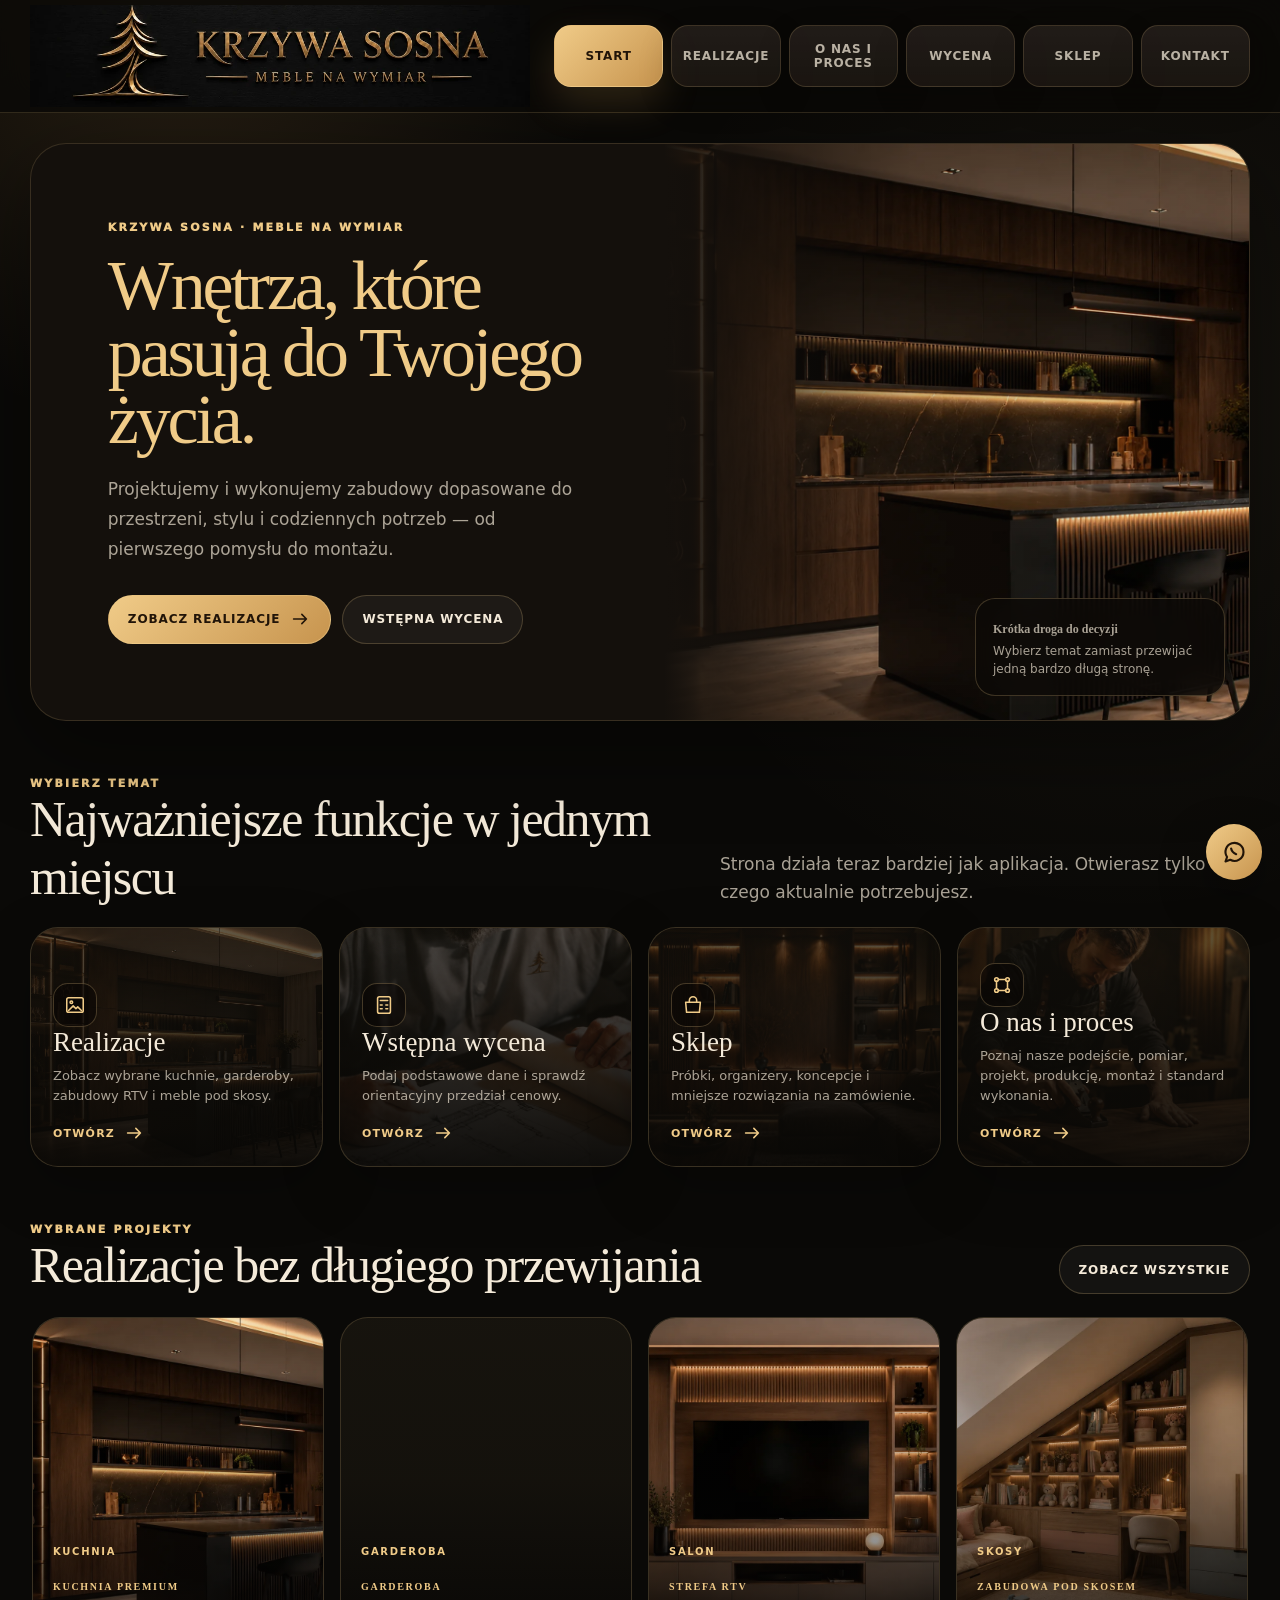
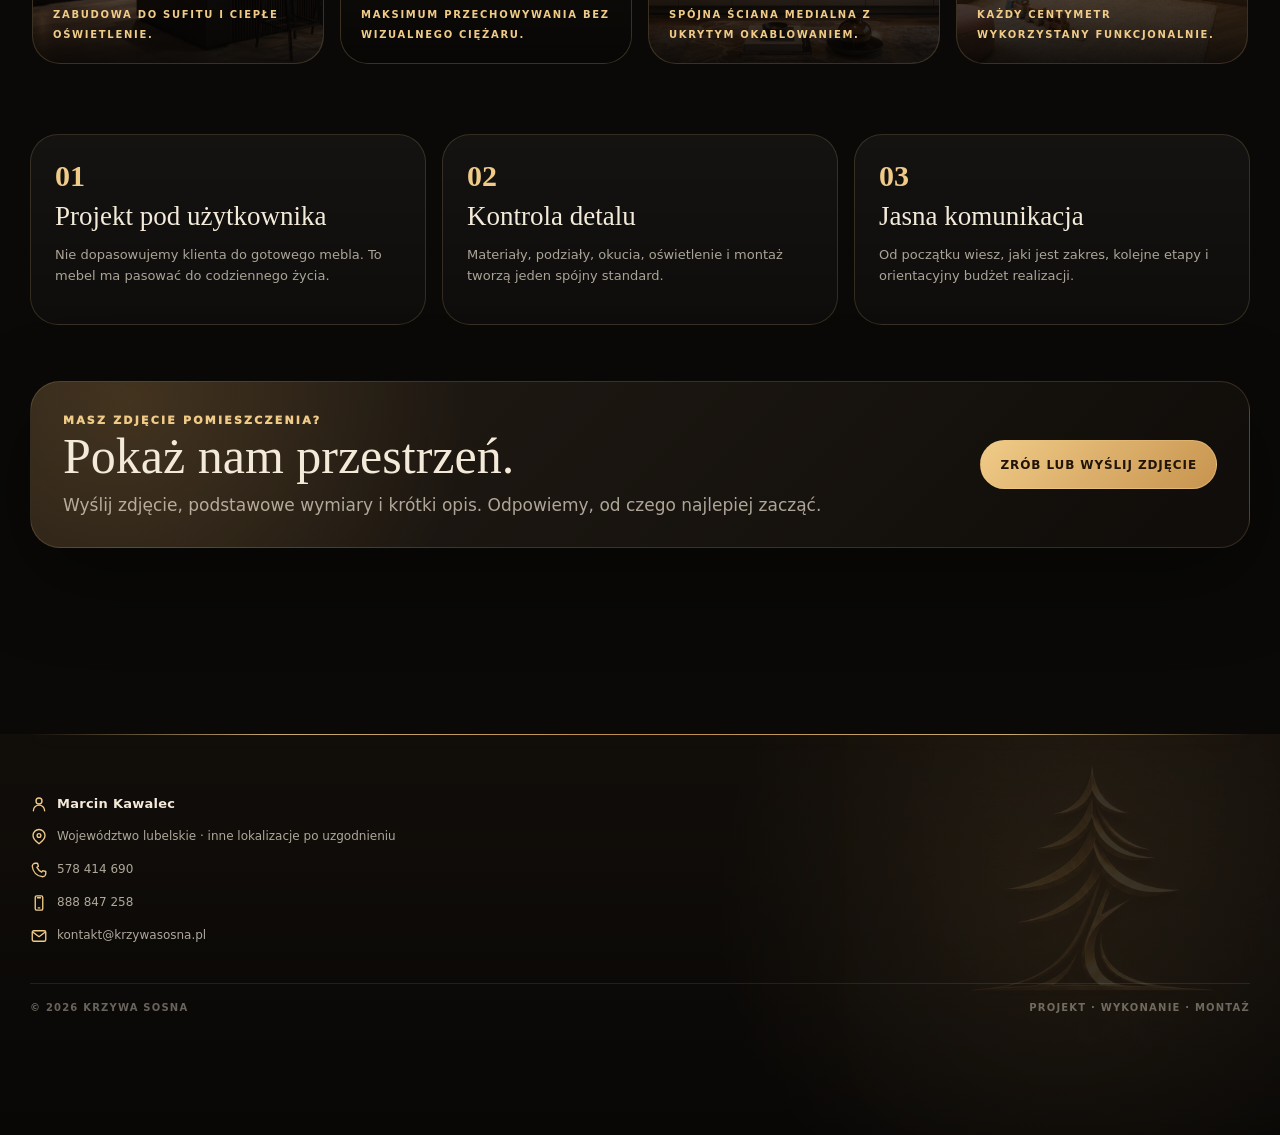
==== commit de4dee9a: "Add files via upload" ====
--- a/index.html
+++ b/index.html
@@ -2,12 +2,22 @@
 
 <html lang="pl">
 <head>
+  <!-- Google tag (gtag.js) -->
+  <script async src="https://www.googletagmanager.com/gtag/js?id=G-L148J2G3ZS"></script>
+  <script>
+    window.dataLayer = window.dataLayer || [];
+    function gtag(){dataLayer.push(arguments);}
+    gtag('js', new Date());
+
+    gtag('config', 'G-L148J2G3ZS');
+  </script>
+
 <meta charset="utf-8"/>
 <meta content="width=device-width, initial-scale=1" name="viewport"/>
 <meta content="#0a0907" name="theme-color"/>
 <title>Krzywa Sosna — meble na wymiar</title>
 <meta content="Meble na wymiar, kuchnie, garderoby, zabudowy RTV i meble pod skosy w województwie lubelskim." name="description"/>
-<link href="assets/css/site.css?v=20260713095516685" rel="stylesheet"/>
+<link href="assets/css/site.css?v=20260713161650329" rel="stylesheet"/>
 </head>
 <body>
 <header class="topbar">
@@ -115,7 +125,7 @@
 </div>
 </div>
 </footer>
-<script src="site-settings.js?v=20260713095516685"></script><script src="site-content.js?v=20260713095516685"></script><script src="assets/js/content-engine.js?v=20260713095516685"></script><script src="assets/js/site.js?v=20260713095516685"></script>
+<script src="site-settings.js?v=20260713161650329"></script><script src="site-content.js?v=20260713161650329"></script><script src="assets/js/content-engine.js?v=20260713161650329"></script><script src="assets/js/site.js?v=20260713161650329"></script>
 <nav aria-label="Menu mobilne" class="bottom-nav"><a class="active" href="index.html"><svg aria-hidden="true" viewBox="0 0 24 24"><path d="M3 11.2 12 4l9 7.2v8.3a.5.5 0 0 1-.5.5H15v-6H9v6H3.5a.5.5 0 0 1-.5-.5z"></path></svg><span>Start</span></a><a class="" href="realizacje.html"><svg aria-hidden="true" viewBox="0 0 24 24"><rect height="16" rx="2" width="18" x="3" y="4"></rect><circle cx="8" cy="9" r="1.4"></circle><path d="m5 18 5-5 3 3 2-2 4 4"></path></svg><span>Realizacje</span></a><a class="" href="wycena.html"><svg aria-hidden="true" viewBox="0 0 24 24"><rect height="18" rx="2" width="14" x="5" y="3"></rect><path d="M8 7h8M8 12h2m4 0h2M8 16h2m4 0h2"></path></svg><span>Wycena</span></a><a class="" href="krzywa_sosna_sklep.html"><svg aria-hidden="true" viewBox="0 0 24 24"><path d="M4 9h16l-1 11H5zM8 9V7a4 4 0 0 1 8 0v2"></path></svg><span>Sklep</span></a><a class="" href="kontakt.html"><svg aria-hidden="true" viewBox="0 0 24 24"><path d="M7 3h3l1.2 4-2 1.5a15 15 0 0 0 6.3 6.3l1.5-2L21 14v3c0 2-2 4-4 4C9.3 20.2 3.8 14.7 3 7c0-2 2-4 4-4z"></path></svg><span>Kontakt</span></a></nav>
-<script src="popups.js?v=20260713095516685"></script><script src="assets/js/popup-engine.js?v=20260713095516685"></script></body>
+<script src="popups.js?v=20260713161650329"></script><script src="assets/js/popup-engine.js?v=20260713161650329"></script></body>
 </html>
